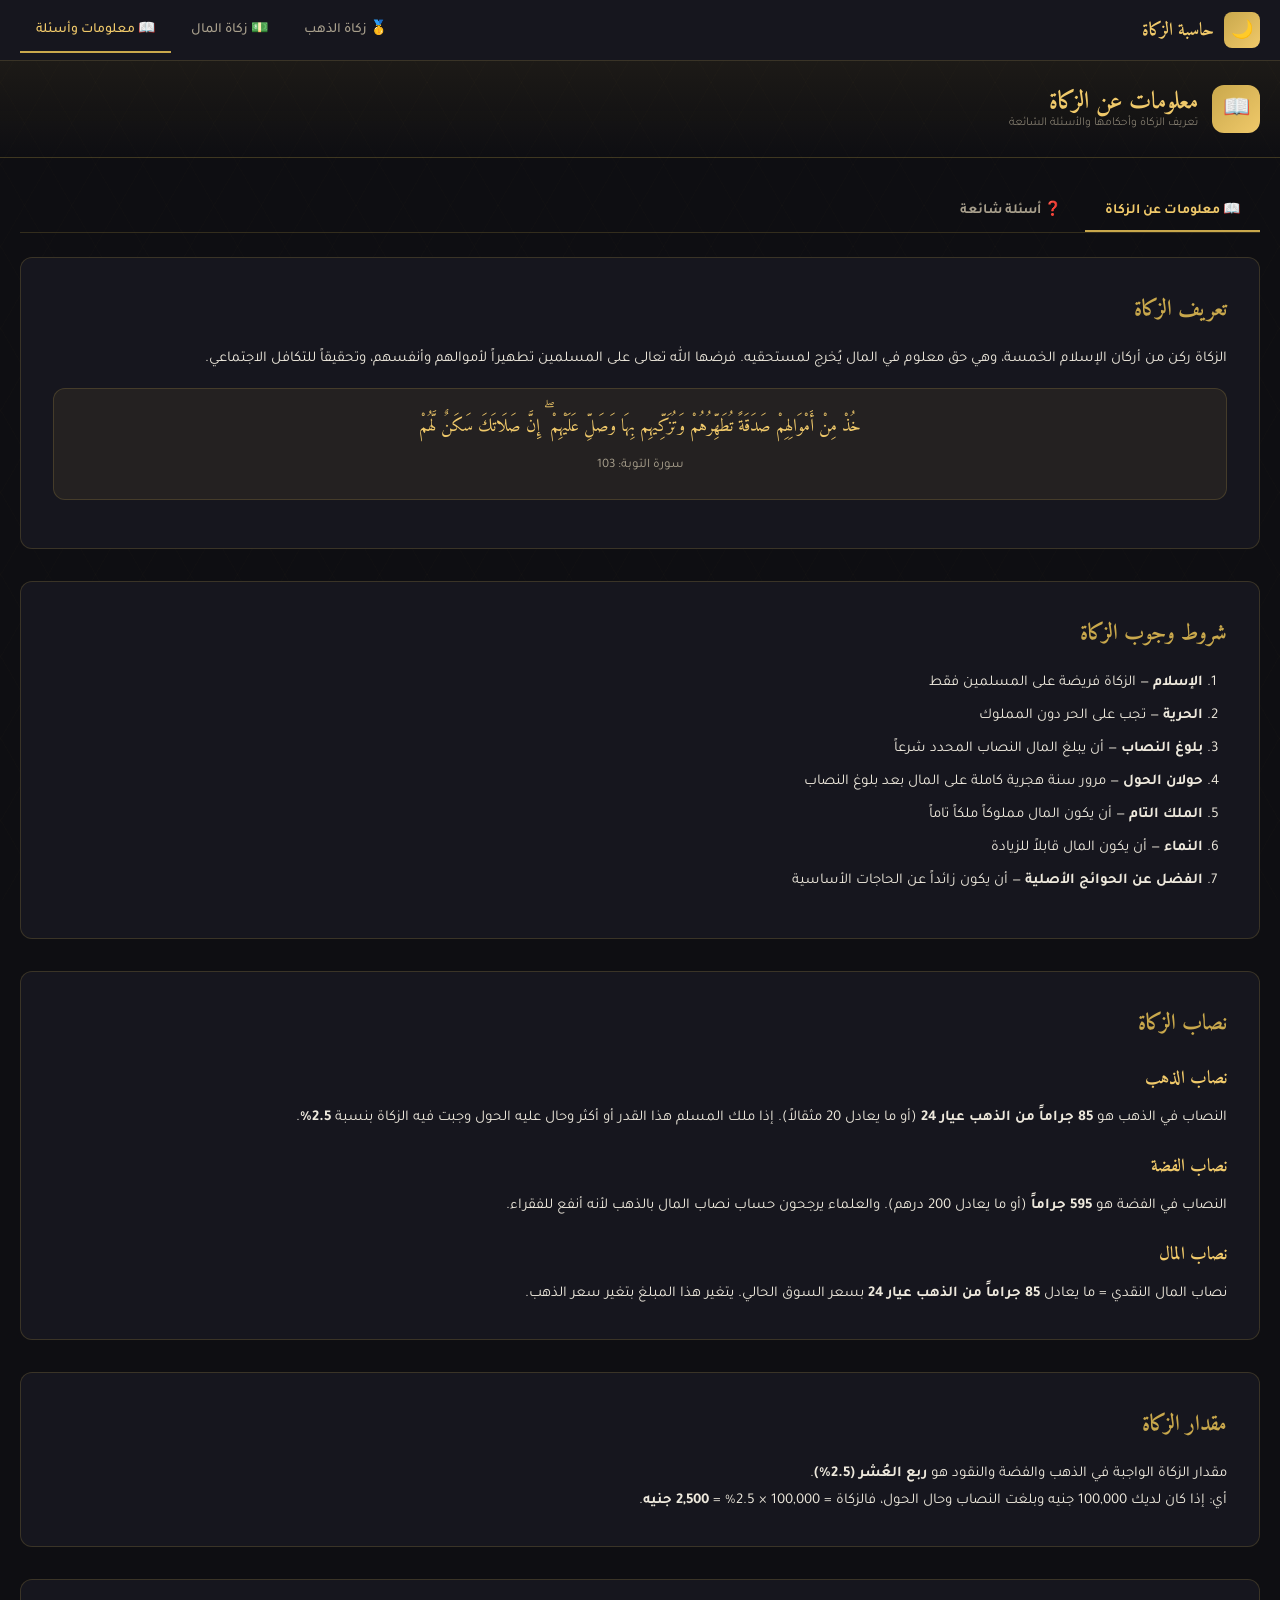
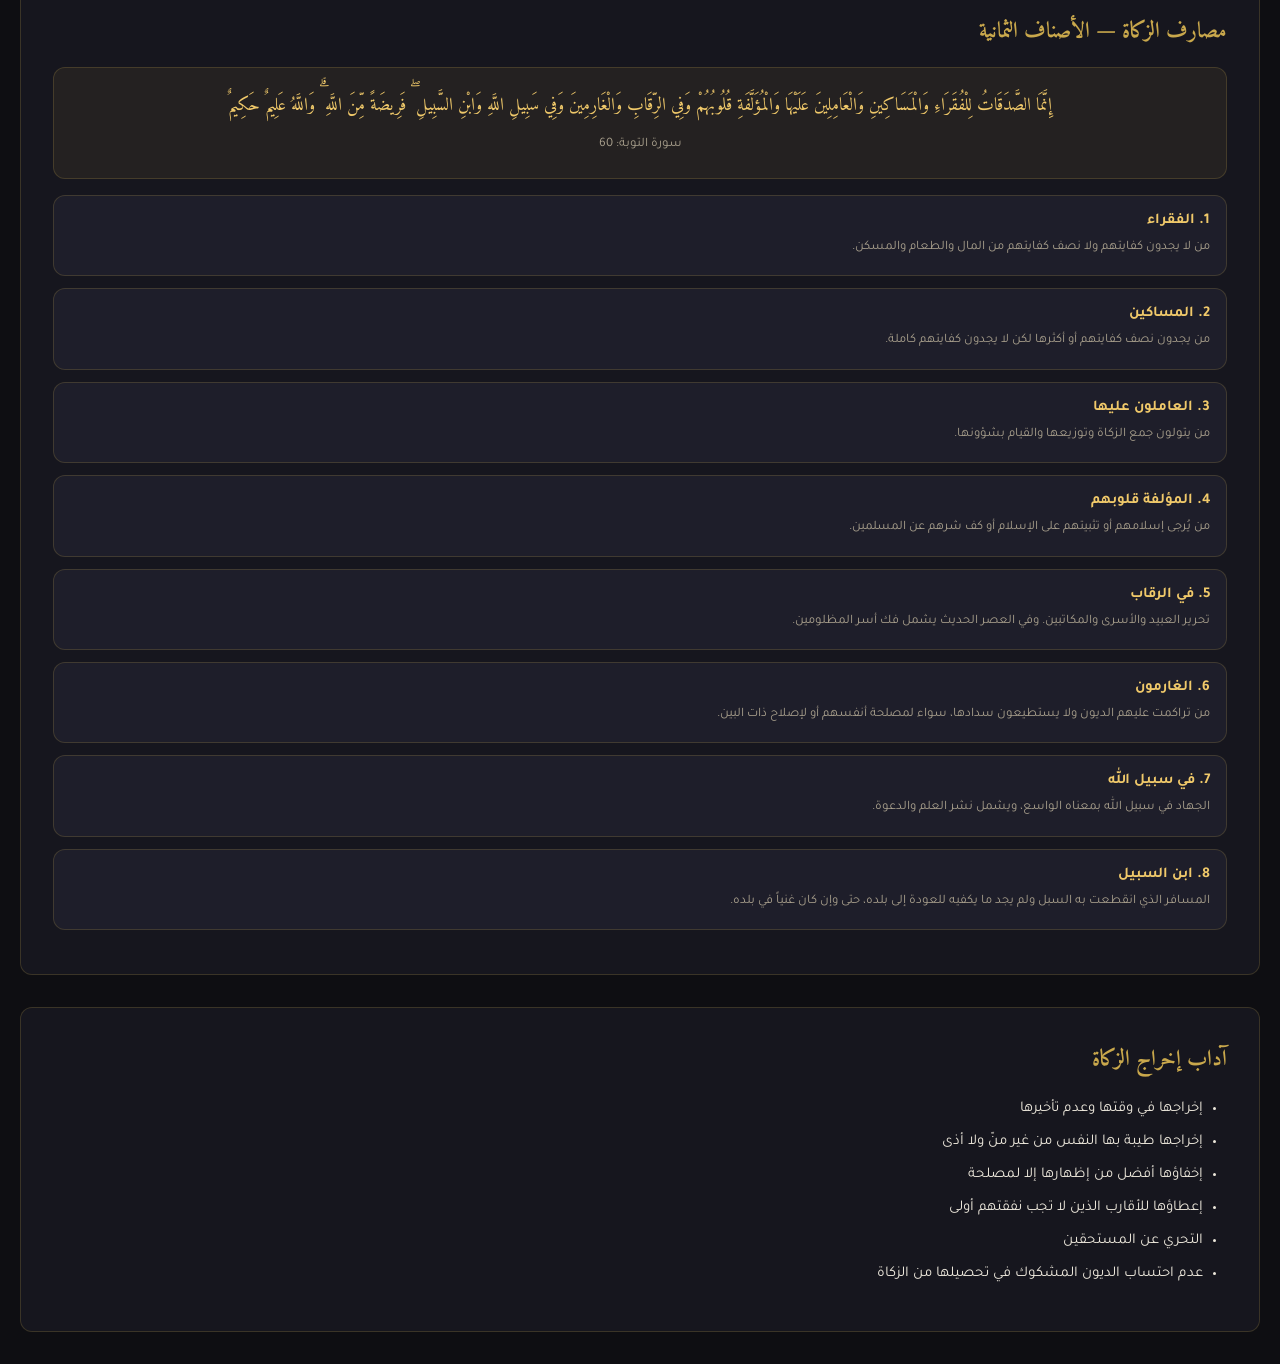
==== info.html @ 8b86493c "Initial commit: Multi-page Zakat Calculator web app - Gold Zakat page (migrated from single HTML, en" ====
<!DOCTYPE html>
<html lang="ar" dir="rtl">
<head>
<meta charset="UTF-8">
<meta name="viewport" content="width=device-width, initial-scale=1.0">
<title>حاسبة الزكاة - معلومات وأسئلة شائعة</title>
<link href="https://fonts.googleapis.com/css2?family=Amiri:wght@400;700&family=Tajawal:wght@300;400;500;700&display=swap" rel="stylesheet">
<link rel="stylesheet" href="css/style.css">
</head>
<body>

<!-- Navigation -->
<nav class="top-nav">
  <div class="nav-inner">
    <a href="index.html" class="nav-brand">
      <div class="logo-icon">🌙</div>
      <span>حاسبة الزكاة</span>
    </a>
    <button class="nav-toggle" aria-label="القائمة">☰</button>
    <ul class="nav-links">
      <li><a href="index.html">🥇 زكاة الذهب</a></li>
      <li><a href="money.html">💵 زكاة المال</a></li>
      <li><a href="info.html" class="active">📖 معلومات وأسئلة</a></li>
    </ul>
  </div>
</nav>

<!-- Alert Banner -->
<div id="alertBanner" class="alert-banner"></div>

<header>
  <div class="container">
    <div class="header-inner">
      <div class="logo">
        <div class="logo-icon">📖</div>
        <div class="logo-text">
          <h1>معلومات عن الزكاة</h1>
          <p>تعريف الزكاة وأحكامها والأسئلة الشائعة</p>
        </div>
      </div>
    </div>
  </div>
</header>

<div class="container">

  <!-- Tabs -->
  <div class="tabs">
    <button class="tab-btn active" onclick="switchTab('info')">📖 معلومات عن الزكاة</button>
    <button class="tab-btn" onclick="switchTab('faq')">❓ أسئلة شائعة</button>
  </div>

  <!-- Info Tab -->
  <div class="tab-content active" id="tab-info">

    <div class="info-section">
      <h2>تعريف الزكاة</h2>
      <p>الزكاة ركن من أركان الإسلام الخمسة، وهي حق معلوم في المال يُخرج لمستحقيه. فرضها الله تعالى على المسلمين تطهيراً لأموالهم وأنفسهم، وتحقيقاً للتكافل الاجتماعي.</p>

      <div class="verse-box">
        خُذْ مِنْ أَمْوَالِهِمْ صَدَقَةً تُطَهِّرُهُمْ وَتُزَكِّيهِم بِهَا وَصَلِّ عَلَيْهِمْ ۖ إِنَّ صَلَاتَكَ سَكَنٌ لَّهُمْ
        <span class="verse-ref">سورة التوبة: 103</span>
      </div>
    </div>

    <div class="info-section">
      <h2>شروط وجوب الزكاة</h2>
      <ol>
        <li><strong>الإسلام</strong> — الزكاة فريضة على المسلمين فقط</li>
        <li><strong>الحرية</strong> — تجب على الحر دون المملوك</li>
        <li><strong>بلوغ النصاب</strong> — أن يبلغ المال النصاب المحدد شرعاً</li>
        <li><strong>حولان الحول</strong> — مرور سنة هجرية كاملة على المال بعد بلوغ النصاب</li>
        <li><strong>الملك التام</strong> — أن يكون المال مملوكاً ملكاً تاماً</li>
        <li><strong>النماء</strong> — أن يكون المال قابلاً للزيادة</li>
        <li><strong>الفضل عن الحوائج الأصلية</strong> — أن يكون زائداً عن الحاجات الأساسية</li>
      </ol>
    </div>

    <div class="info-section">
      <h2>نصاب الزكاة</h2>

      <h3>نصاب الذهب</h3>
      <p>النصاب في الذهب هو <strong>85 جراماً من الذهب عيار 24</strong> (أو ما يعادل 20 مثقالاً). إذا ملك المسلم هذا القدر أو أكثر وحال عليه الحول وجبت فيه الزكاة بنسبة <strong>2.5%</strong>.</p>

      <h3>نصاب الفضة</h3>
      <p>النصاب في الفضة هو <strong>595 جراماً</strong> (أو ما يعادل 200 درهم). والعلماء يرجحون حساب نصاب المال بالذهب لأنه أنفع للفقراء.</p>

      <h3>نصاب المال</h3>
      <p>نصاب المال النقدي = ما يعادل <strong>85 جراماً من الذهب عيار 24</strong> بسعر السوق الحالي. يتغير هذا المبلغ بتغير سعر الذهب.</p>
    </div>

    <div class="info-section">
      <h2>مقدار الزكاة</h2>
      <p>مقدار الزكاة الواجبة في الذهب والفضة والنقود هو <strong>ربع العُشر (2.5%)</strong>.</p>
      <p>أي: إذا كان لديك 100,000 جنيه وبلغت النصاب وحال الحول، فالزكاة = 100,000 × 2.5% = <strong>2,500 جنيه</strong>.</p>
    </div>

    <div class="info-section">
      <h2>مصارف الزكاة — الأصناف الثمانية</h2>
      <div class="verse-box">
        إِنَّمَا الصَّدَقَاتُ لِلْفُقَرَاءِ وَالْمَسَاكِينِ وَالْعَامِلِينَ عَلَيْهَا وَالْمُؤَلَّفَةِ قُلُوبُهُمْ وَفِي الرِّقَابِ وَالْغَارِمِينَ وَفِي سَبِيلِ اللَّهِ وَابْنِ السَّبِيلِ ۖ فَرِيضَةً مِّنَ اللَّهِ ۗ وَاللَّهُ عَلِيمٌ حَكِيمٌ
        <span class="verse-ref">سورة التوبة: 60</span>
      </div>

      <div class="category-card">
        <h4>1. الفقراء</h4>
        <p>من لا يجدون كفايتهم ولا نصف كفايتهم من المال والطعام والمسكن.</p>
      </div>
      <div class="category-card">
        <h4>2. المساكين</h4>
        <p>من يجدون نصف كفايتهم أو أكثرها لكن لا يجدون كفايتهم كاملة.</p>
      </div>
      <div class="category-card">
        <h4>3. العاملون عليها</h4>
        <p>من يتولون جمع الزكاة وتوزيعها والقيام بشؤونها.</p>
      </div>
      <div class="category-card">
        <h4>4. المؤلفة قلوبهم</h4>
        <p>من يُرجى إسلامهم أو تثبيتهم على الإسلام أو كف شرهم عن المسلمين.</p>
      </div>
      <div class="category-card">
        <h4>5. في الرقاب</h4>
        <p>تحرير العبيد والأسرى والمكاتبين. وفي العصر الحديث يشمل فك أسر المظلومين.</p>
      </div>
      <div class="category-card">
        <h4>6. الغارمون</h4>
        <p>من تراكمت عليهم الديون ولا يستطيعون سدادها، سواء لمصلحة أنفسهم أو لإصلاح ذات البين.</p>
      </div>
      <div class="category-card">
        <h4>7. في سبيل الله</h4>
        <p>الجهاد في سبيل الله بمعناه الواسع، ويشمل نشر العلم والدعوة.</p>
      </div>
      <div class="category-card">
        <h4>8. ابن السبيل</h4>
        <p>المسافر الذي انقطعت به السبل ولم يجد ما يكفيه للعودة إلى بلده، حتى وإن كان غنياً في بلده.</p>
      </div>
    </div>

    <div class="info-section">
      <h2>آداب إخراج الزكاة</h2>
      <ul>
        <li>إخراجها في وقتها وعدم تأخيرها</li>
        <li>إخراجها طيبة بها النفس من غير منّ ولا أذى</li>
        <li>إخفاؤها أفضل من إظهارها إلا لمصلحة</li>
        <li>إعطاؤها للأقارب الذين لا تجب نفقتهم أولى</li>
        <li>التحري عن المستحقين</li>
        <li>عدم احتساب الديون المشكوك في تحصيلها من الزكاة</li>
      </ul>
    </div>
  </div>

  <!-- FAQ Tab -->
  <div class="tab-content" id="tab-faq">

    <div class="faq-search">
      <input type="text" id="faqSearch" placeholder="ابحث في الأسئلة..." oninput="filterFAQ()">
      <select id="faqCategory" onchange="filterFAQ()">
        <option value="">كل الفئات</option>
        <option value="general">أحكام عامة</option>
        <option value="gold">زكاة الذهب</option>
        <option value="money">زكاة المال</option>
        <option value="calculation">طريقة الحساب</option>
        <option value="app">استخدام التطبيق</option>
      </select>
    </div>

    <div id="faqContainer">
      <!-- General -->
      <div class="faq-item" data-category="general">
        <div class="faq-question" onclick="toggleFAQ(this)">
          <span>ما الفرق بين الزكاة والصدقة؟</span>
          <span class="arrow">▼</span>
        </div>
        <div class="faq-answer">
          <div class="faq-answer-inner">
            الزكاة فرض واجب بنسبة محددة (2.5%) على أموال بعينها عند بلوغ النصاب وحولان الحول، ولها مصارف محددة (8 أصناف). أما الصدقة فهي تطوعية بأي مبلغ في أي وقت ولأي محتاج.
            <span class="faq-tag">أحكام عامة</span>
          </div>
        </div>
      </div>

      <div class="faq-item" data-category="general">
        <div class="faq-question" onclick="toggleFAQ(this)">
          <span>هل يجوز تأخير إخراج الزكاة عن موعدها؟</span>
          <span class="arrow">▼</span>
        </div>
        <div class="faq-answer">
          <div class="faq-answer-inner">
            الأصل أن الزكاة تجب على الفور عند حولان الحول. يجوز التأخير لعذر كعدم وجود المستحق أو انتظار قريب محتاج. لكن التأخير بلا عذر مأثم. وبعض العلماء يرى وجوب إخراج زكاة إضافية عن فترة التأخير.
            <span class="faq-tag">أحكام عامة</span>
          </div>
        </div>
      </div>

      <div class="faq-item" data-category="general">
        <div class="faq-question" onclick="toggleFAQ(this)">
          <span>هل تجب الزكاة على الأطفال؟</span>
          <span class="arrow">▼</span>
        </div>
        <div class="faq-answer">
          <div class="faq-answer-inner">
            نعم عند جمهور العلماء، تجب الزكاة في مال الصبي إذا بلغ النصاب وحال عليه الحول، ويخرجها وليّه من ماله.
            <span class="faq-tag">أحكام عامة</span>
          </div>
        </div>
      </div>

      <div class="faq-item" data-category="general">
        <div class="faq-question" onclick="toggleFAQ(this)">
          <span>هل يجوز إخراج الزكاة لغير المسلمين؟</span>
          <span class="arrow">▼</span>
        </div>
        <div class="faq-answer">
          <div class="faq-answer-inner">
            الزكاة في الأصل للمسلمين. لكن يجوز إعطاء المؤلفة قلوبهم منها وهم قد يكونون غير مسلمين يُرجى إسلامهم. أما الصدقة التطوعية فتجوز لأي محتاج.
            <span class="faq-tag">أحكام عامة</span>
          </div>
        </div>
      </div>

      <!-- Gold -->
      <div class="faq-item" data-category="gold">
        <div class="faq-question" onclick="toggleFAQ(this)">
          <span>هل تجب الزكاة على ذهب الزينة (الحلي)؟</span>
          <span class="arrow">▼</span>
        </div>
        <div class="faq-answer">
          <div class="faq-answer-inner">
            اختلف العلماء في ذلك. ذهب الحنفية إلى وجوب الزكاة في الحلي المعدّ للاستعمال إذا بلغ النصاب. وذهب الجمهور (المالكية والشافعية والحنابلة) إلى عدم وجوبها في الحلي المباح المستعمل. والأحوط إخراجها.
            <span class="faq-tag">زكاة الذهب</span>
          </div>
        </div>
      </div>

      <div class="faq-item" data-category="gold">
        <div class="faq-question" onclick="toggleFAQ(this)">
          <span>كيف أحسب وزن الذهب بعيار 24؟</span>
          <span class="arrow">▼</span>
        </div>
        <div class="faq-answer">
          <div class="faq-answer-inner">
            المعادلة: وزن عيار 24 = (الوزن الفعلي × العيار) ÷ 24<br>
            مثال: 10 جرام عيار 21 = (10 × 21) ÷ 24 = 8.75 جرام عيار 24<br>
            التطبيق يقوم بهذا الحساب تلقائياً.
            <span class="faq-tag">زكاة الذهب</span>
          </div>
        </div>
      </div>

      <div class="faq-item" data-category="gold">
        <div class="faq-question" onclick="toggleFAQ(this)">
          <span>لماذا النصاب 85 جراماً؟</span>
          <span class="arrow">▼</span>
        </div>
        <div class="faq-answer">
          <div class="faq-answer-inner">
            النصاب الشرعي للذهب هو 20 مثقالاً، والمثقال يساوي 4.25 جرام. فيكون النصاب = 20 × 4.25 = 85 جراماً من الذهب الخالص (عيار 24).
            <span class="faq-tag">زكاة الذهب</span>
          </div>
        </div>
      </div>

      <div class="faq-item" data-category="gold">
        <div class="faq-question" onclick="toggleFAQ(this)">
          <span>هل أحسب الزكاة بسعر الشراء أم السعر الحالي؟</span>
          <span class="arrow">▼</span>
        </div>
        <div class="faq-answer">
          <div class="faq-answer-inner">
            تحسب الزكاة بسعر الذهب يوم إخراج الزكاة (السعر الحالي)، وليس بسعر الشراء. لأن الزكاة تجب في قيمة المال وقت الوجوب.
            <span class="faq-tag">زكاة الذهب</span>
          </div>
        </div>
      </div>

      <!-- Money -->
      <div class="faq-item" data-category="money">
        <div class="faq-question" onclick="toggleFAQ(this)">
          <span>كيف أحسب نصاب زكاة المال؟</span>
          <span class="arrow">▼</span>
        </div>
        <div class="faq-answer">
          <div class="faq-answer-inner">
            نصاب المال = 85 جرام ذهب × سعر الجرام الحالي (عيار 24).<br>
            مثلاً: لو سعر الجرام 5000 جنيه، فالنصاب = 85 × 5000 = 425,000 جنيه.<br>
            يمكنك استخدام زر "حساب النصاب" في صفحة زكاة المال لتحديثه تلقائياً.
            <span class="faq-tag">زكاة المال</span>
          </div>
        </div>
      </div>

      <div class="faq-item" data-category="money">
        <div class="faq-question" onclick="toggleFAQ(this)">
          <span>هل تجب الزكاة على المال المدّخر للزواج أو شراء بيت؟</span>
          <span class="arrow">▼</span>
        </div>
        <div class="faq-answer">
          <div class="faq-answer-inner">
            نعم، المال المدّخر تجب فيه الزكاة إذا بلغ النصاب وحال عليه الحول، بغض النظر عن الغرض من الادخار. لأن شرط الزكاة هو ملك النصاب وحولان الحول.
            <span class="faq-tag">زكاة المال</span>
          </div>
        </div>
      </div>

      <div class="faq-item" data-category="money">
        <div class="faq-question" onclick="toggleFAQ(this)">
          <span>هل أحسب الزكاة قبل أو بعد خصم الديون؟</span>
          <span class="arrow">▼</span>
        </div>
        <div class="faq-answer">
          <div class="faq-answer-inner">
            اختلف العلماء: جمهور المتقدمين يرون خصم الديون الحالّة من المال قبل حساب الزكاة. وبعض المعاصرين يرون عدم خصمها. الأحوط أن تخصم الديون المستحقة فوراً فقط.
            <span class="faq-tag">زكاة المال</span>
          </div>
        </div>
      </div>

      <div class="faq-item" data-category="money">
        <div class="faq-question" onclick="toggleFAQ(this)">
          <span>عندي أموال بعملات مختلفة، كيف أحسب الزكاة؟</span>
          <span class="arrow">▼</span>
        </div>
        <div class="faq-answer">
          <div class="faq-answer-inner">
            تُجمع جميع الأموال النقدية بتحويلها إلى عملة واحدة بسعر الصرف يوم إخراج الزكاة. إذا بلغ المجموع النصاب تجب الزكاة على الجميع. التطبيق يدعم ذلك.
            <span class="faq-tag">زكاة المال</span>
          </div>
        </div>
      </div>

      <!-- Calculation -->
      <div class="faq-item" data-category="calculation">
        <div class="faq-question" onclick="toggleFAQ(this)">
          <span>ما الفرق بين السيناريو الأول والثاني في التطبيق؟</span>
          <span class="arrow">▼</span>
        </div>
        <div class="faq-answer">
          <div class="faq-answer-inner">
            <strong>السيناريو الأول:</strong> حساب زكاة كل قطعة/مبلغ بشكل منفصل في موعدها الطبيعي (بعد مرور حول هجري).<br>
            <strong>السيناريو الثاني:</strong> لو تأخرت في إخراج الزكاة وأردت إخراج كل المستحق في تاريخ معين، يتم حساب غرامة تأخير شهرية (2.5% ÷ 12 لكل شهر تأخير هجري).
            <span class="faq-tag">طريقة الحساب</span>
          </div>
        </div>
      </div>

      <div class="faq-item" data-category="calculation">
        <div class="faq-question" onclick="toggleFAQ(this)">
          <span>كيف يتم حساب الحول الهجري؟</span>
          <span class="arrow">▼</span>
        </div>
        <div class="faq-answer">
          <div class="faq-answer-inner">
            الحول الهجري = 12 شهراً قمرياً (حوالي 354 يوماً). التطبيق يستخدم تقويم أم القرى الرسمي لحساب التاريخ الهجري بدقة، وليس مجرد إضافة 354 يوماً.
            <span class="faq-tag">طريقة الحساب</span>
          </div>
        </div>
      </div>

      <div class="faq-item" data-category="calculation">
        <div class="faq-question" onclick="toggleFAQ(this)">
          <span>ماذا لو نقص مالي عن النصاب خلال الحول ثم زاد مرة أخرى؟</span>
          <span class="arrow">▼</span>
        </div>
        <div class="faq-answer">
          <div class="faq-answer-inner">
            إذا نقص المال عن النصاب خلال الحول ثم بلغه مرة أخرى، يبدأ حساب الحول من جديد من تاريخ بلوغ النصاب الثاني عند جمهور العلماء.
            <span class="faq-tag">طريقة الحساب</span>
          </div>
        </div>
      </div>

      <!-- App -->
      <div class="faq-item" data-category="app">
        <div class="faq-question" onclick="toggleFAQ(this)">
          <span>هل بياناتي محفوظة بأمان؟</span>
          <span class="arrow">▼</span>
        </div>
        <div class="faq-answer">
          <div class="faq-answer-inner">
            نعم، جميع البيانات محفوظة محلياً على جهازك فقط (localStorage). لا يتم إرسال أي بيانات لأي خادم. إذا مسحت بيانات المتصفح ستفقد البيانات، لذا يُنصح بتصدير CSV بشكل دوري كنسخة احتياطية.
            <span class="faq-tag">استخدام التطبيق</span>
          </div>
        </div>
      </div>

      <div class="faq-item" data-category="app">
        <div class="faq-question" onclick="toggleFAQ(this)">
          <span>كيف أستورد بيانات من Excel؟</span>
          <span class="arrow">▼</span>
        </div>
        <div class="faq-answer">
          <div class="faq-answer-inner">
            في صفحة زكاة الذهب، اضغط "استيراد Excel". يجب أن يحتوي الملف على الأعمدة التالية بالترتيب:<br>
            A = الصنف، B = العدد، C = العيار، D = الجرامات، F = السعر، G = التاريخ<br>
            السطر الأول يُعتبر عنواناً ويتم تخطيه.
            <span class="faq-tag">استخدام التطبيق</span>
          </div>
        </div>
      </div>

      <div class="faq-item" data-category="app">
        <div class="faq-question" onclick="toggleFAQ(this)">
          <span>كيف يعمل تنبيه الزكاة؟</span>
          <span class="arrow">▼</span>
        </div>
        <div class="faq-answer">
          <div class="faq-answer-inner">
            عند فتح أي صفحة في التطبيق، يتم فحص مواعيد الزكاة تلقائياً. إذا كانت الزكاة متأخرة أو قادمة خلال 30 يوماً، يظهر شريط تنبيه أعلى الصفحة باللون الأحمر (متأخرة) أو الذهبي (قريبة).
            <span class="faq-tag">استخدام التطبيق</span>
          </div>
        </div>
      </div>
    </div>

  </div>

</div>

<script src="js/hijri.js"></script>
<script src="js/api.js"></script>
<script src="js/ui.js"></script>
<script>
// ─── Tab Switching ────────────────────────────────────────────
function switchTab(tab) {
  document.querySelectorAll('.tab-btn').forEach(b => b.classList.remove('active'));
  document.querySelectorAll('.tab-content').forEach(c => c.classList.remove('active'));
  document.getElementById('tab-' + tab).classList.add('active');
  event.target.classList.add('active');
}

// ─── FAQ Toggle ───────────────────────────────────────────────
function toggleFAQ(el) {
  const item = el.parentElement;
  item.classList.toggle('open');
}

// ─── FAQ Filter ───────────────────────────────────────────────
function filterFAQ() {
  const search = document.getElementById('faqSearch').value.toLowerCase();
  const category = document.getElementById('faqCategory').value;
  const items = document.querySelectorAll('.faq-item');

  items.forEach(item => {
    const text = item.querySelector('.faq-question span').textContent.toLowerCase() +
                 item.querySelector('.faq-answer-inner').textContent.toLowerCase();
    const cat = item.dataset.category;

    const matchSearch = !search || text.includes(search);
    const matchCat = !category || cat === category;

    item.classList.toggle('hidden', !(matchSearch && matchCat));
  });
}
</script>
</body>
</html>
---- css/style.css ----
/* ─── CSS Variables ─────────────────────────────────────────── */
:root {
  --gold: #C9A84C;
  --gold-light: #F0C96A;
  --gold-pale: #F5E6B8;
  --bg: #0E0E12;
  --bg2: #16161E;
  --bg3: #1E1E2A;
  --bg4: #26263A;
  --text: #EDE8DC;
  --text2: #A89F8C;
  --green: #4CAF7A;
  --red: #CF6679;
  --blue: #5B9BD5;
  --border: rgba(201,168,76,0.2);
  --radius: 12px;
}

* { margin:0; padding:0; box-sizing:border-box; }

body {
  background: var(--bg);
  color: var(--text);
  font-family: 'Tajawal', sans-serif;
  min-height: 100vh;
  overflow-x: hidden;
}

/* Geometric background */
body::before {
  content: '';
  position: fixed;
  inset: 0;
  background-image:
    repeating-linear-gradient(60deg, transparent, transparent 40px, rgba(201,168,76,0.015) 40px, rgba(201,168,76,0.015) 41px),
    repeating-linear-gradient(-60deg, transparent, transparent 40px, rgba(201,168,76,0.015) 40px, rgba(201,168,76,0.015) 41px);
  pointer-events: none;
  z-index: 0;
}

.container { max-width: 1400px; margin: 0 auto; padding: 0 20px; position: relative; z-index: 1; }

/* ─── Navigation ───────────────────────────────────────────── */
.top-nav {
  background: var(--bg2);
  border-bottom: 1px solid var(--border);
  position: sticky;
  top: 0;
  z-index: 100;
}

.nav-inner {
  display: flex;
  align-items: center;
  justify-content: space-between;
  max-width: 1400px;
  margin: 0 auto;
  padding: 0 20px;
}

.nav-brand {
  display: flex;
  align-items: center;
  gap: 10px;
  padding: 12px 0;
  text-decoration: none;
  color: var(--gold-light);
}

.nav-brand .logo-icon {
  width: 36px; height: 36px;
  background: linear-gradient(135deg, var(--gold), var(--gold-light));
  border-radius: 8px;
  display: flex; align-items: center; justify-content: center;
  font-size: 18px;
  flex-shrink: 0;
}

.nav-brand span {
  font-family: 'Amiri', serif;
  font-size: 18px;
  font-weight: 700;
}

.nav-links {
  display: flex;
  gap: 4px;
  list-style: none;
}

.nav-links a {
  display: flex;
  align-items: center;
  gap: 6px;
  padding: 12px 16px;
  color: var(--text2);
  text-decoration: none;
  font-size: 14px;
  font-weight: 500;
  border-bottom: 2px solid transparent;
  transition: all .2s;
}

.nav-links a:hover { color: var(--gold-light); }
.nav-links a.active {
  color: var(--gold-light);
  border-bottom-color: var(--gold);
}

.nav-toggle {
  display: none;
  background: none;
  border: none;
  color: var(--text);
  font-size: 24px;
  cursor: pointer;
  padding: 8px;
}

/* ─── Alert Banner ─────────────────────────────────────────── */
.alert-banner {
  padding: 12px 20px;
  text-align: center;
  font-size: 14px;
  font-weight: 600;
  display: none;
  gap: 8px;
  align-items: center;
  justify-content: center;
}

.alert-banner.show { display: flex; }

.alert-banner.alert-danger {
  background: rgba(207,102,121,0.15);
  color: var(--red);
  border-bottom: 1px solid rgba(207,102,121,0.3);
}

.alert-banner.alert-warning {
  background: rgba(201,168,76,0.1);
  color: var(--gold-light);
  border-bottom: 1px solid var(--border);
}

.alert-banner .close-alert {
  background: none;
  border: none;
  color: inherit;
  font-size: 18px;
  cursor: pointer;
  margin-right: auto;
  padding: 0 4px;
}

/* ─── Header ───────────────────────────────────────────────── */
header {
  background: linear-gradient(180deg, rgba(201,168,76,0.08) 0%, transparent 100%);
  border-bottom: 1px solid var(--border);
  padding: 24px 0;
  margin-bottom: 32px;
}

.header-inner {
  display: flex;
  align-items: center;
  justify-content: space-between;
  gap: 20px;
  flex-wrap: wrap;
}

.logo {
  display: flex;
  align-items: center;
  gap: 14px;
}

.logo-icon {
  width: 48px; height: 48px;
  background: linear-gradient(135deg, var(--gold), var(--gold-light));
  border-radius: 12px;
  display: flex; align-items: center; justify-content: center;
  font-size: 22px;
}

.logo-text h1 {
  font-family: 'Amiri', serif;
  font-size: 24px;
  color: var(--gold-light);
  line-height: 1.2;
}

.logo-text p {
  font-size: 12px;
  color: var(--text2);
  font-weight: 300;
}

.price-setting {
  display: flex;
  align-items: center;
  gap: 10px;
  background: var(--bg2);
  border: 1px solid var(--border);
  border-radius: var(--radius);
  padding: 10px 16px;
}

.price-setting label {
  font-size: 13px;
  color: var(--text2);
  white-space: nowrap;
}

.price-setting input {
  background: var(--bg3);
  border: 1px solid var(--border);
  border-radius: 8px;
  color: var(--gold-light);
  font-family: 'Tajawal', sans-serif;
  font-size: 15px;
  font-weight: 700;
  padding: 6px 12px;
  width: 120px;
  text-align: center;
  outline: none;
  transition: border-color .2s;
}

.price-setting input:focus { border-color: var(--gold); }
.price-setting span { font-size: 12px; color: var(--text2); }

.price-actions {
  display: flex;
  gap: 6px;
  align-items: center;
}

.btn-fetch {
  background: rgba(201,168,76,0.15);
  border: 1px solid var(--border);
  color: var(--gold-light);
  border-radius: 8px;
  padding: 6px 12px;
  font-size: 12px;
  cursor: pointer;
  font-family: 'Tajawal', sans-serif;
  transition: all .2s;
}

.btn-fetch:hover { background: rgba(201,168,76,0.25); }
.btn-fetch.loading { opacity: 0.5; pointer-events: none; }

/* ─── Summary Cards ────────────────────────────────────────── */
.cards {
  display: grid;
  grid-template-columns: repeat(auto-fit, minmax(200px, 1fr));
  gap: 16px;
  margin-bottom: 32px;
}

.card {
  background: var(--bg2);
  border: 1px solid var(--border);
  border-radius: var(--radius);
  padding: 20px;
  position: relative;
  overflow: hidden;
  transition: transform .2s, border-color .2s;
}

.card:hover { transform: translateY(-2px); border-color: rgba(201,168,76,0.4); }

.card::before {
  content: '';
  position: absolute;
  top: 0; left: 0; right: 0;
  height: 2px;
  background: linear-gradient(90deg, var(--gold), var(--gold-light));
  opacity: 0.6;
}

.card-icon { font-size: 24px; margin-bottom: 10px; display: block; }
.card-label {
  font-size: 12px;
  color: var(--text2);
  margin-bottom: 6px;
  text-transform: uppercase;
  letter-spacing: 0.5px;
}

.card-value { font-size: 22px; font-weight: 700; color: var(--gold-light); }
.card-sub { font-size: 11px; color: var(--text2); margin-top: 4px; }
.card.green .card-value { color: var(--green); }
.card.red .card-value { color: var(--red); }

/* Nisab progress */
.nisab-bar {
  margin-top: 10px;
  background: var(--bg4);
  border-radius: 99px;
  height: 6px;
  overflow: hidden;
}

.nisab-fill {
  height: 100%;
  border-radius: 99px;
  background: linear-gradient(90deg, var(--gold), var(--gold-light));
  transition: width .5s ease;
}

/* ─── Form ─────────────────────────────────────────────────── */
.form-section {
  background: var(--bg2);
  border: 1px solid var(--border);
  border-radius: var(--radius);
  padding: 24px;
  margin-bottom: 32px;
}

.section-title {
  font-family: 'Amiri', serif;
  font-size: 18px;
  color: var(--gold);
  margin-bottom: 20px;
  display: flex;
  align-items: center;
  gap: 10px;
}

.section-title::after {
  content: '';
  flex: 1;
  height: 1px;
  background: var(--border);
}

.form-grid {
  display: grid;
  grid-template-columns: repeat(auto-fit, minmax(150px, 1fr));
  gap: 14px;
  align-items: end;
}

.form-group { display: flex; flex-direction: column; gap: 6px; }

.form-group label {
  font-size: 12px;
  color: var(--text2);
  font-weight: 500;
}

.form-group input,
.form-group select {
  background: var(--bg3);
  border: 1px solid var(--border);
  border-radius: 8px;
  color: var(--text);
  font-family: 'Tajawal', sans-serif;
  font-size: 14px;
  padding: 10px 12px;
  outline: none;
  transition: border-color .2s;
  width: 100%;
}

.form-group input:focus,
.form-group select:focus { border-color: var(--gold); }
.form-group select option { background: var(--bg3); }

/* ─── Buttons ──────────────────────────────────────────────── */
.btn {
  padding: 11px 24px;
  border-radius: 8px;
  font-family: 'Tajawal', sans-serif;
  font-size: 14px;
  font-weight: 600;
  cursor: pointer;
  border: none;
  transition: all .2s;
  display: inline-flex;
  align-items: center;
  gap: 6px;
  white-space: nowrap;
}

.btn-gold {
  background: linear-gradient(135deg, var(--gold), var(--gold-light));
  color: #0E0E12;
}

.btn-gold:hover { opacity: 0.9; transform: translateY(-1px); }

.btn-outline {
  background: transparent;
  border: 1px solid var(--border);
  color: var(--text2);
}

.btn-outline:hover { border-color: var(--gold); color: var(--gold); }

.btn-danger {
  background: transparent;
  border: 1px solid rgba(207,102,121,0.3);
  color: var(--red);
  padding: 6px 10px;
  font-size: 13px;
}

.btn-danger:hover { background: rgba(207,102,121,0.1); }

.btn-edit {
  background: transparent;
  border: 1px solid var(--border);
  color: var(--gold);
  padding: 6px 10px;
  font-size: 13px;
}

.btn-edit:hover { background: rgba(201,168,76,0.1); }

.btn-sm { padding: 6px 14px; font-size: 13px; }

/* ─── Table ────────────────────────────────────────────────── */
.table-section {
  background: var(--bg2);
  border: 1px solid var(--border);
  border-radius: var(--radius);
  overflow: hidden;
  margin-bottom: 32px;
}

.table-header {
  padding: 20px 24px;
  border-bottom: 1px solid var(--border);
  display: flex;
  align-items: center;
  justify-content: space-between;
  flex-wrap: wrap;
  gap: 12px;
}

.table-actions {
  display: flex;
  gap: 10px;
  flex-wrap: wrap;
}

.table-wrap { overflow-x: auto; }

table { width: 100%; border-collapse: collapse; font-size: 13px; }

thead th {
  background: var(--bg3);
  padding: 12px 14px;
  text-align: center;
  font-weight: 600;
  font-size: 12px;
  color: var(--text2);
  white-space: nowrap;
  border-bottom: 1px solid var(--border);
  position: sticky;
  top: 0;
  cursor: pointer;
  user-select: none;
  transition: color .2s;
}

thead th:hover { color: var(--gold-light); }
thead th.gold-col { color: var(--gold); }
thead th.sorted-asc::after { content: ' \25B2'; font-size: 10px; }
thead th.sorted-desc::after { content: ' \25BC'; font-size: 10px; }

tbody tr {
  border-bottom: 1px solid rgba(255,255,255,0.04);
  transition: background .15s;
}

tbody tr:hover { background: rgba(201,168,76,0.04); }
tbody tr:last-child { border-bottom: none; }
tbody tr.nisab-row { background: rgba(201,168,76,0.06); }
tbody tr.nisab-row td { border-top: 1px solid rgba(201,168,76,0.3); }

td {
  padding: 12px 14px;
  text-align: center;
  white-space: nowrap;
}

.badge {
  display: inline-block;
  padding: 3px 10px;
  border-radius: 99px;
  font-size: 11px;
  font-weight: 600;
}

.badge-21 { background: rgba(201,168,76,0.15); color: var(--gold); }
.badge-24 { background: rgba(76,175,122,0.15); color: var(--green); }
.badge-18 { background: rgba(91,155,213,0.15); color: var(--blue); }

.nisab-badge {
  background: rgba(201,168,76,0.2);
  color: var(--gold-light);
  font-size: 10px;
  padding: 2px 8px;
  border-radius: 99px;
  display: inline-block;
  margin-top: 2px;
}

.val-zero { color: var(--text2); }
.val-gold { color: var(--gold-light); font-weight: 600; }
.val-green { color: var(--green); font-weight: 600; }

.hijri-date { font-size: 12px; color: var(--text2); }
.greg-date { font-size: 12px; }

.scenario-header { background: rgba(201,168,76,0.08) !important; }

/* Empty state */
.empty-state { text-align: center; padding: 60px 20px; color: var(--text2); }
.empty-state .icon { font-size: 48px; margin-bottom: 16px; opacity: 0.5; }
.empty-state p { font-size: 14px; }

/* Totals row */
.totals-row td {
  background: var(--bg3);
  font-weight: 700;
  border-top: 2px solid var(--border);
  color: var(--gold-light);
}

/* ─── Filter / Sort Bar ────────────────────────────────────── */
.filter-bar {
  display: flex;
  gap: 10px;
  flex-wrap: wrap;
  padding: 12px 24px;
  border-bottom: 1px solid var(--border);
  align-items: center;
}

.filter-bar input,
.filter-bar select {
  background: var(--bg3);
  border: 1px solid var(--border);
  border-radius: 8px;
  color: var(--text);
  font-family: 'Tajawal', sans-serif;
  font-size: 13px;
  padding: 6px 12px;
  outline: none;
}

.filter-bar input:focus,
.filter-bar select:focus { border-color: var(--gold); }
.filter-bar select option { background: var(--bg3); }

.filter-bar label {
  font-size: 12px;
  color: var(--text2);
  display: flex;
  align-items: center;
  gap: 6px;
}

/* ─── Modal ────────────────────────────────────────────────── */
.modal-overlay {
  display: none;
  position: fixed;
  inset: 0;
  background: rgba(0,0,0,0.7);
  z-index: 1000;
  align-items: center;
  justify-content: center;
  backdrop-filter: blur(4px);
}

.modal-overlay.show { display: flex; }

.modal {
  background: var(--bg2);
  border: 1px solid var(--border);
  border-radius: 16px;
  padding: 32px;
  max-width: 480px;
  width: 90%;
  max-height: 90vh;
  overflow-y: auto;
  animation: modalIn .2s ease;
}

@keyframes modalIn {
  from { opacity: 0; transform: scale(0.95) translateY(10px); }
  to { opacity: 1; transform: scale(1) translateY(0); }
}

.modal h3 {
  font-family: 'Amiri', serif;
  font-size: 20px;
  color: var(--gold);
  margin-bottom: 20px;
}

.modal .form-grid { grid-template-columns: 1fr 1fr; }

.modal-actions {
  display: flex;
  gap: 10px;
  justify-content: flex-end;
  margin-top: 24px;
}

/* ─── Annual Summary ───────────────────────────────────────── */
.annual-summary {
  background: var(--bg2);
  border: 1px solid var(--border);
  border-radius: var(--radius);
  padding: 24px;
  margin-bottom: 32px;
}

.annual-summary table { font-size: 14px; }

.annual-summary th {
  background: var(--bg3);
  padding: 10px 16px;
  color: var(--gold);
  font-size: 13px;
  border-bottom: 1px solid var(--border);
}

.annual-summary td {
  padding: 10px 16px;
  border-bottom: 1px solid rgba(255,255,255,0.04);
}

/* ─── Chart Container ──────────────────────────────────────── */
.chart-container {
  background: var(--bg2);
  border: 1px solid var(--border);
  border-radius: var(--radius);
  padding: 24px;
  margin-bottom: 32px;
}

.chart-container canvas {
  max-height: 300px;
  width: 100% !important;
}

/* ─── Info Page ─────────────────────────────────────────────── */
.info-section {
  background: var(--bg2);
  border: 1px solid var(--border);
  border-radius: var(--radius);
  padding: 32px;
  margin-bottom: 32px;
}

.info-section h2 {
  font-family: 'Amiri', serif;
  font-size: 22px;
  color: var(--gold);
  margin-bottom: 16px;
}

.info-section h3 {
  font-family: 'Amiri', serif;
  font-size: 18px;
  color: var(--gold-light);
  margin: 20px 0 10px;
}

.info-section p, .info-section li {
  font-size: 15px;
  line-height: 1.8;
  color: var(--text);
}

.info-section ul, .info-section ol {
  padding-right: 24px;
  margin-bottom: 12px;
}

.info-section li { margin-bottom: 6px; }

.verse-box {
  background: rgba(201,168,76,0.08);
  border: 1px solid var(--border);
  border-radius: var(--radius);
  padding: 20px;
  margin: 16px 0;
  font-family: 'Amiri', serif;
  font-size: 18px;
  line-height: 2;
  color: var(--gold-light);
  text-align: center;
}

.verse-ref {
  display: block;
  font-size: 13px;
  color: var(--text2);
  margin-top: 8px;
  font-family: 'Tajawal', sans-serif;
}

.category-card {
  background: var(--bg3);
  border: 1px solid var(--border);
  border-radius: var(--radius);
  padding: 16px;
  margin-bottom: 12px;
}

.category-card h4 {
  color: var(--gold-light);
  font-size: 15px;
  margin-bottom: 6px;
}

.category-card p {
  font-size: 13px;
  color: var(--text2);
}

/* FAQ */
.faq-search {
  display: flex;
  gap: 10px;
  margin-bottom: 20px;
  flex-wrap: wrap;
}

.faq-search input {
  flex: 1;
  min-width: 200px;
  background: var(--bg3);
  border: 1px solid var(--border);
  border-radius: 8px;
  color: var(--text);
  font-family: 'Tajawal', sans-serif;
  font-size: 14px;
  padding: 10px 16px;
  outline: none;
}

.faq-search input:focus { border-color: var(--gold); }

.faq-search select {
  background: var(--bg3);
  border: 1px solid var(--border);
  border-radius: 8px;
  color: var(--text);
  font-family: 'Tajawal', sans-serif;
  font-size: 14px;
  padding: 10px 16px;
  outline: none;
}

.faq-item {
  background: var(--bg3);
  border: 1px solid var(--border);
  border-radius: var(--radius);
  margin-bottom: 10px;
  overflow: hidden;
  transition: border-color .2s;
}

.faq-item:hover { border-color: rgba(201,168,76,0.4); }

.faq-item.hidden { display: none; }

.faq-question {
  display: flex;
  align-items: center;
  justify-content: space-between;
  padding: 16px 20px;
  cursor: pointer;
  font-weight: 600;
  font-size: 14px;
  color: var(--text);
  user-select: none;
  transition: color .2s;
}

.faq-question:hover { color: var(--gold-light); }

.faq-question .arrow {
  transition: transform .2s;
  font-size: 12px;
  color: var(--text2);
}

.faq-item.open .faq-question .arrow { transform: rotate(180deg); }

.faq-answer {
  max-height: 0;
  overflow: hidden;
  transition: max-height .3s ease;
}

.faq-item.open .faq-answer { max-height: 500px; }

.faq-answer-inner {
  padding: 0 20px 16px;
  font-size: 14px;
  line-height: 1.8;
  color: var(--text2);
}

.faq-tag {
  display: inline-block;
  background: rgba(201,168,76,0.1);
  color: var(--gold);
  font-size: 11px;
  padding: 2px 8px;
  border-radius: 4px;
  margin-left: 8px;
}

/* ─── Tooltip ──────────────────────────────────────────────── */
[data-tip] { position: relative; cursor: help; }
[data-tip]:hover::after {
  content: attr(data-tip);
  position: absolute;
  bottom: calc(100% + 6px);
  left: 50%;
  transform: translateX(-50%);
  background: var(--bg4);
  color: var(--text);
  font-size: 11px;
  padding: 6px 10px;
  border-radius: 6px;
  white-space: nowrap;
  z-index: 100;
  border: 1px solid var(--border);
}

/* ─── Tabs ─────────────────────────────────────────────────── */
.tabs {
  display: flex;
  gap: 4px;
  margin-bottom: 24px;
  border-bottom: 1px solid var(--border);
}

.tab-btn {
  background: transparent;
  border: none;
  border-bottom: 2px solid transparent;
  color: var(--text2);
  font-family: 'Tajawal', sans-serif;
  font-size: 14px;
  font-weight: 600;
  padding: 10px 20px;
  cursor: pointer;
  transition: all .2s;
}

.tab-btn:hover { color: var(--gold-light); }
.tab-btn.active { color: var(--gold-light); border-bottom-color: var(--gold); }

.tab-content { display: none; }
.tab-content.active { display: block; }

/* ─── Print Styles ─────────────────────────────────────────── */
@media print {
  body { background: #fff; color: #000; }
  body::before { display: none; }
  .top-nav, .alert-banner, .form-section, .filter-bar,
  .btn, .table-actions, .nav-toggle, .chart-container,
  .price-actions { display: none !important; }

  .card { border: 1px solid #ccc; break-inside: avoid; }
  .card-value { color: #333; }
  .card::before { background: #999; }
  table { font-size: 11px; }
  thead th { background: #f0f0f0; color: #333; }
  .modal-overlay { display: none !important; }
  .table-section { border: 1px solid #ccc; }
}

/* ─── Responsive ───────────────────────────────────────────── */
@media (max-width: 768px) {
  .cards { grid-template-columns: 1fr 1fr; }
  .form-grid { grid-template-columns: 1fr 1fr; }
  .header-inner { flex-direction: column; align-items: flex-start; }

  .nav-links {
    display: none;
    flex-direction: column;
    position: absolute;
    top: 100%;
    left: 0;
    right: 0;
    background: var(--bg2);
    border-bottom: 1px solid var(--border);
    padding: 8px;
    z-index: 99;
  }

  .nav-links.open { display: flex; }
  .nav-links a { padding: 12px 16px; border-bottom: none; }
  .nav-toggle { display: block; }
}

@media (max-width: 480px) {
  .cards { grid-template-columns: 1fr; }
  .form-grid { grid-template-columns: 1fr; }
  .modal { padding: 20px; }
  .table-header { padding: 12px 16px; }
}

/* ─── Scrollbar ────────────────────────────────────────────── */
::-webkit-scrollbar { width: 6px; height: 6px; }
::-webkit-scrollbar-track { background: var(--bg); }
::-webkit-scrollbar-thumb { background: var(--border); border-radius: 3px; }
::-webkit-scrollbar-thumb:hover { background: var(--gold); }

/* ─── Animations ───────────────────────────────────────────── */
@keyframes fadeIn {
  from { opacity: 0; transform: translateY(8px); }
  to { opacity: 1; transform: translateY(0); }
}

.fade-in { animation: fadeIn .3s ease forwards; }

input[type="date"]::-webkit-calendar-picker-indicator {
  filter: invert(0.8) sepia(1) saturate(2) hue-rotate(10deg);
  cursor: pointer;
}

/* ─── Toast Notification ───────────────────────────────────── */
.toast {
  position: fixed;
  bottom: 20px;
  left: 50%;
  transform: translateX(-50%) translateY(100px);
  background: var(--bg3);
  border: 1px solid var(--border);
  border-radius: var(--radius);
  padding: 12px 24px;
  color: var(--text);
  font-size: 14px;
  z-index: 2000;
  opacity: 0;
  transition: all .3s ease;
}

.toast.show {
  transform: translateX(-50%) translateY(0);
  opacity: 1;
}

.toast.success { border-color: var(--green); color: var(--green); }
.toast.error { border-color: var(--red); color: var(--red); }
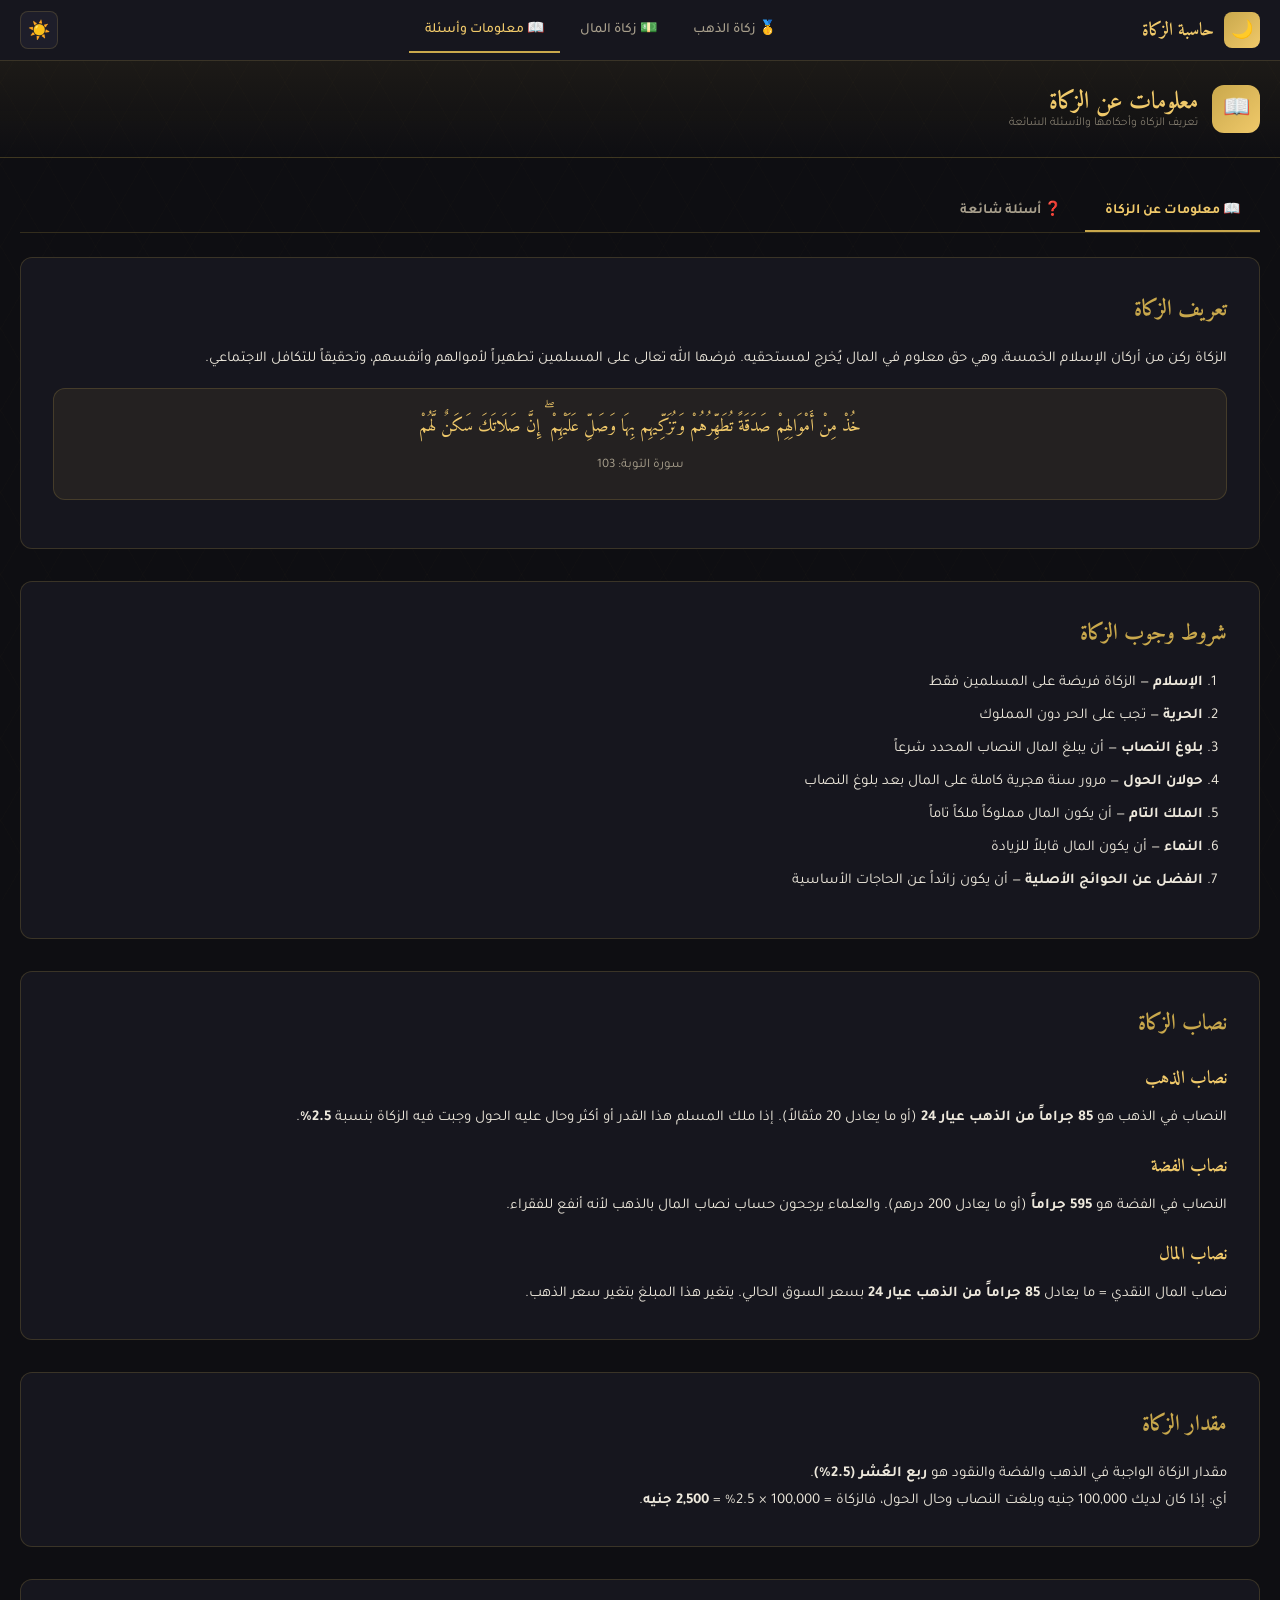
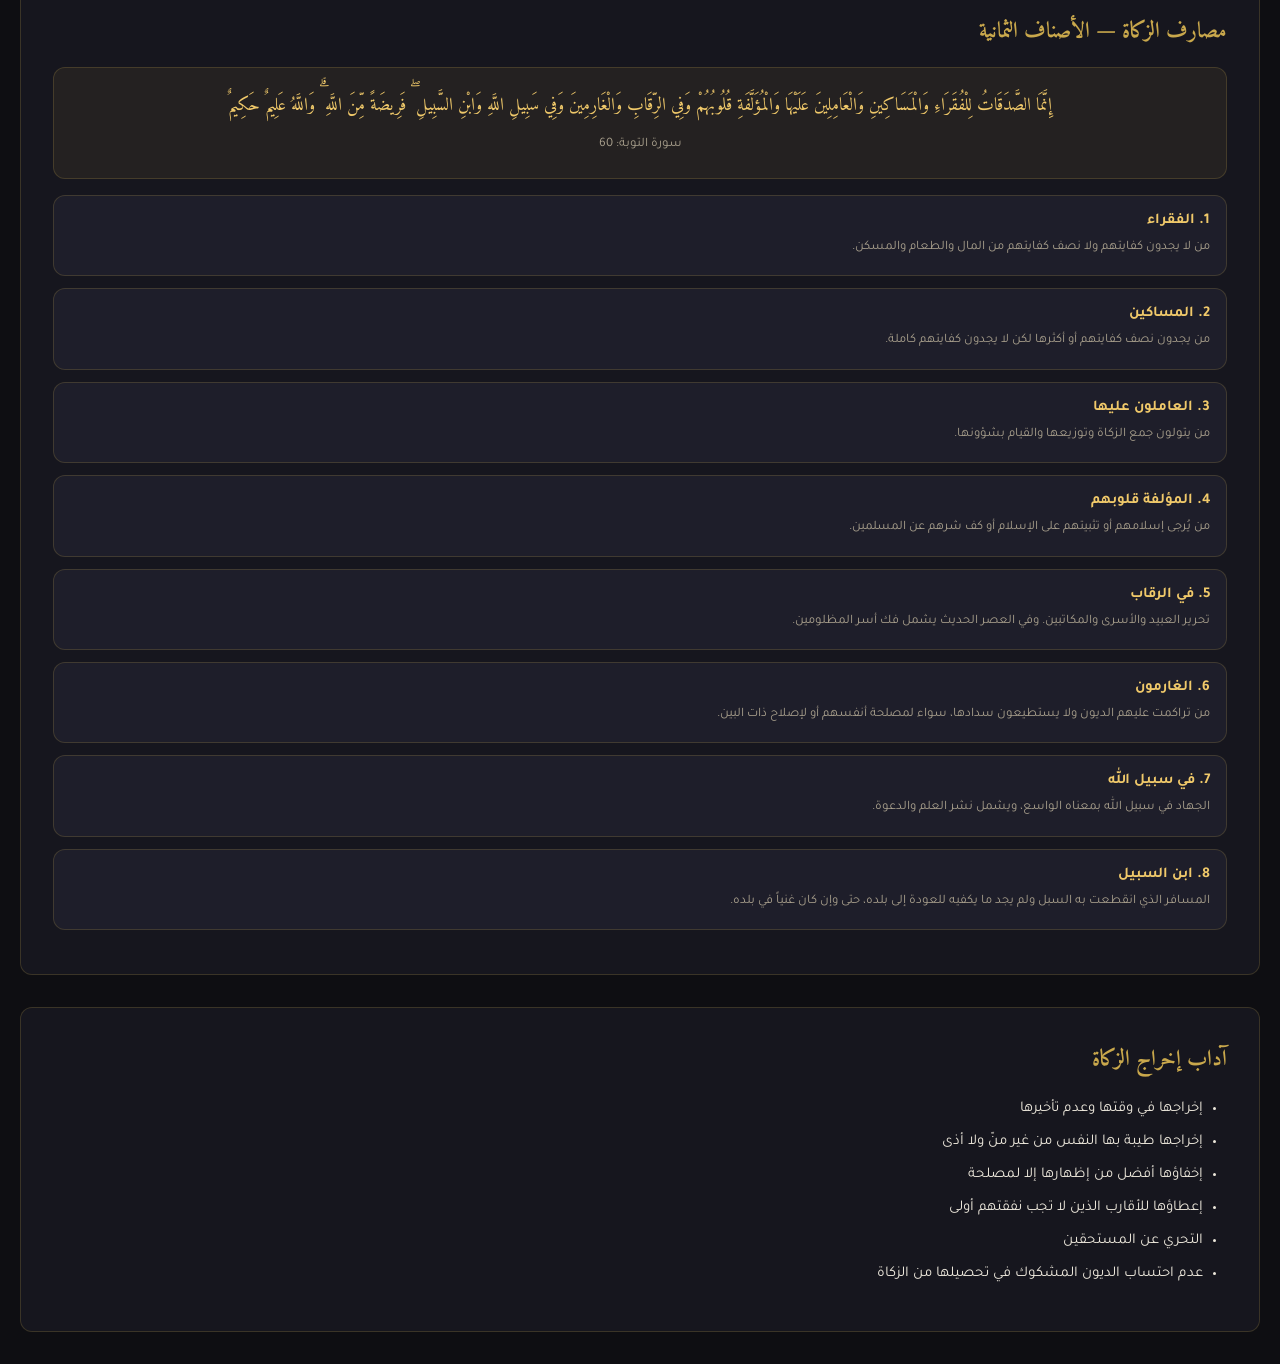
==== commit 83b8135c: "Add light/dark theme toggle and favicon for browser tab - Add SVG favicon (gold crescent moon) shown" ====
--- a/info.html
+++ b/info.html
@@ -4,6 +4,7 @@
 <meta charset="UTF-8">
 <meta name="viewport" content="width=device-width, initial-scale=1.0">
 <title>حاسبة الزكاة - معلومات وأسئلة شائعة</title>
+<link rel="icon" type="image/svg+xml" href="favicon.svg">
 <link href="https://fonts.googleapis.com/css2?family=Amiri:wght@400;700&family=Tajawal:wght@300;400;500;700&display=swap" rel="stylesheet">
 <link rel="stylesheet" href="css/style.css">
 </head>
@@ -22,6 +23,7 @@
       <li><a href="money.html">💵 زكاة المال</a></li>
       <li><a href="info.html" class="active">📖 معلومات وأسئلة</a></li>
     </ul>
+    <button class="theme-toggle" id="themeToggle" onclick="toggleTheme()" title="تبديل الوضع الفاتح/الداكن">☀️</button>
   </div>
 </nav>
 
--- a/css/style.css
+++ b/css/style.css
@@ -1,4 +1,4 @@
-/* ─── CSS Variables ─────────────────────────────────────────── */
+/* ─── CSS Variables — Dark Mode (default) ──────────────────── */
 :root {
   --gold: #C9A84C;
   --gold-light: #F0C96A;
@@ -14,6 +14,98 @@
   --blue: #5B9BD5;
   --border: rgba(201,168,76,0.2);
   --radius: 12px;
+  --shadow: 0 2px 8px rgba(0,0,0,0.3);
+  --pattern-opacity: 0.015;
+}
+
+/* ─── Light Mode ───────────────────────────────────────────── */
+[data-theme="light"] {
+  --gold: #A68A2E;
+  --gold-light: #8B7424;
+  --gold-pale: #F5E6B8;
+  --bg: #F5F0E8;
+  --bg2: #FFFFFF;
+  --bg3: #F0EBE1;
+  --bg4: #E8E2D6;
+  --text: #2C2416;
+  --text2: #6B5D4A;
+  --green: #2E8B57;
+  --red: #C0392B;
+  --blue: #2E6DA4;
+  --border: rgba(166,138,46,0.25);
+  --shadow: 0 2px 8px rgba(0,0,0,0.08);
+  --pattern-opacity: 0.04;
+}
+
+[data-theme="light"] body::before {
+  background-image:
+    repeating-linear-gradient(60deg, transparent, transparent 40px, rgba(166,138,46,0.04) 40px, rgba(166,138,46,0.04) 41px),
+    repeating-linear-gradient(-60deg, transparent, transparent 40px, rgba(166,138,46,0.04) 40px, rgba(166,138,46,0.04) 41px);
+}
+
+[data-theme="light"] .card::before {
+  background: linear-gradient(90deg, var(--gold), #D4A017);
+}
+
+[data-theme="light"] .nisab-fill {
+  background: linear-gradient(90deg, var(--gold), #D4A017);
+}
+
+[data-theme="light"] .btn-gold {
+  background: linear-gradient(135deg, #C9A84C, #D4B454);
+  color: #fff;
+}
+
+[data-theme="light"] thead th {
+  background: var(--bg3);
+  color: var(--text2);
+}
+
+[data-theme="light"] .totals-row td {
+  background: var(--bg3);
+  color: var(--gold);
+}
+
+[data-theme="light"] .badge-21 { background: rgba(166,138,46,0.12); color: var(--gold); }
+[data-theme="light"] .badge-24 { background: rgba(46,139,87,0.12); color: var(--green); }
+[data-theme="light"] .badge-18 { background: rgba(46,109,164,0.12); color: var(--blue); }
+
+[data-theme="light"] .verse-box {
+  background: rgba(166,138,46,0.08);
+  border-color: rgba(166,138,46,0.3);
+  color: var(--gold);
+}
+
+[data-theme="light"] .faq-item { background: var(--bg2); }
+[data-theme="light"] .category-card { background: var(--bg3); }
+
+[data-theme="light"] input[type="date"]::-webkit-calendar-picker-indicator {
+  filter: none;
+}
+
+[data-theme="light"] ::-webkit-scrollbar-track { background: var(--bg); }
+[data-theme="light"] ::-webkit-scrollbar-thumb { background: rgba(166,138,46,0.3); }
+
+/* ─── Theme Toggle Button ──────────────────────────────────── */
+.theme-toggle {
+  background: var(--bg3);
+  border: 1px solid var(--border);
+  border-radius: 8px;
+  color: var(--text);
+  font-size: 18px;
+  width: 38px;
+  height: 38px;
+  display: flex;
+  align-items: center;
+  justify-content: center;
+  cursor: pointer;
+  transition: all .2s;
+  flex-shrink: 0;
+}
+
+.theme-toggle:hover {
+  border-color: var(--gold);
+  background: var(--bg4);
 }
 
 * { margin:0; padding:0; box-sizing:border-box; }
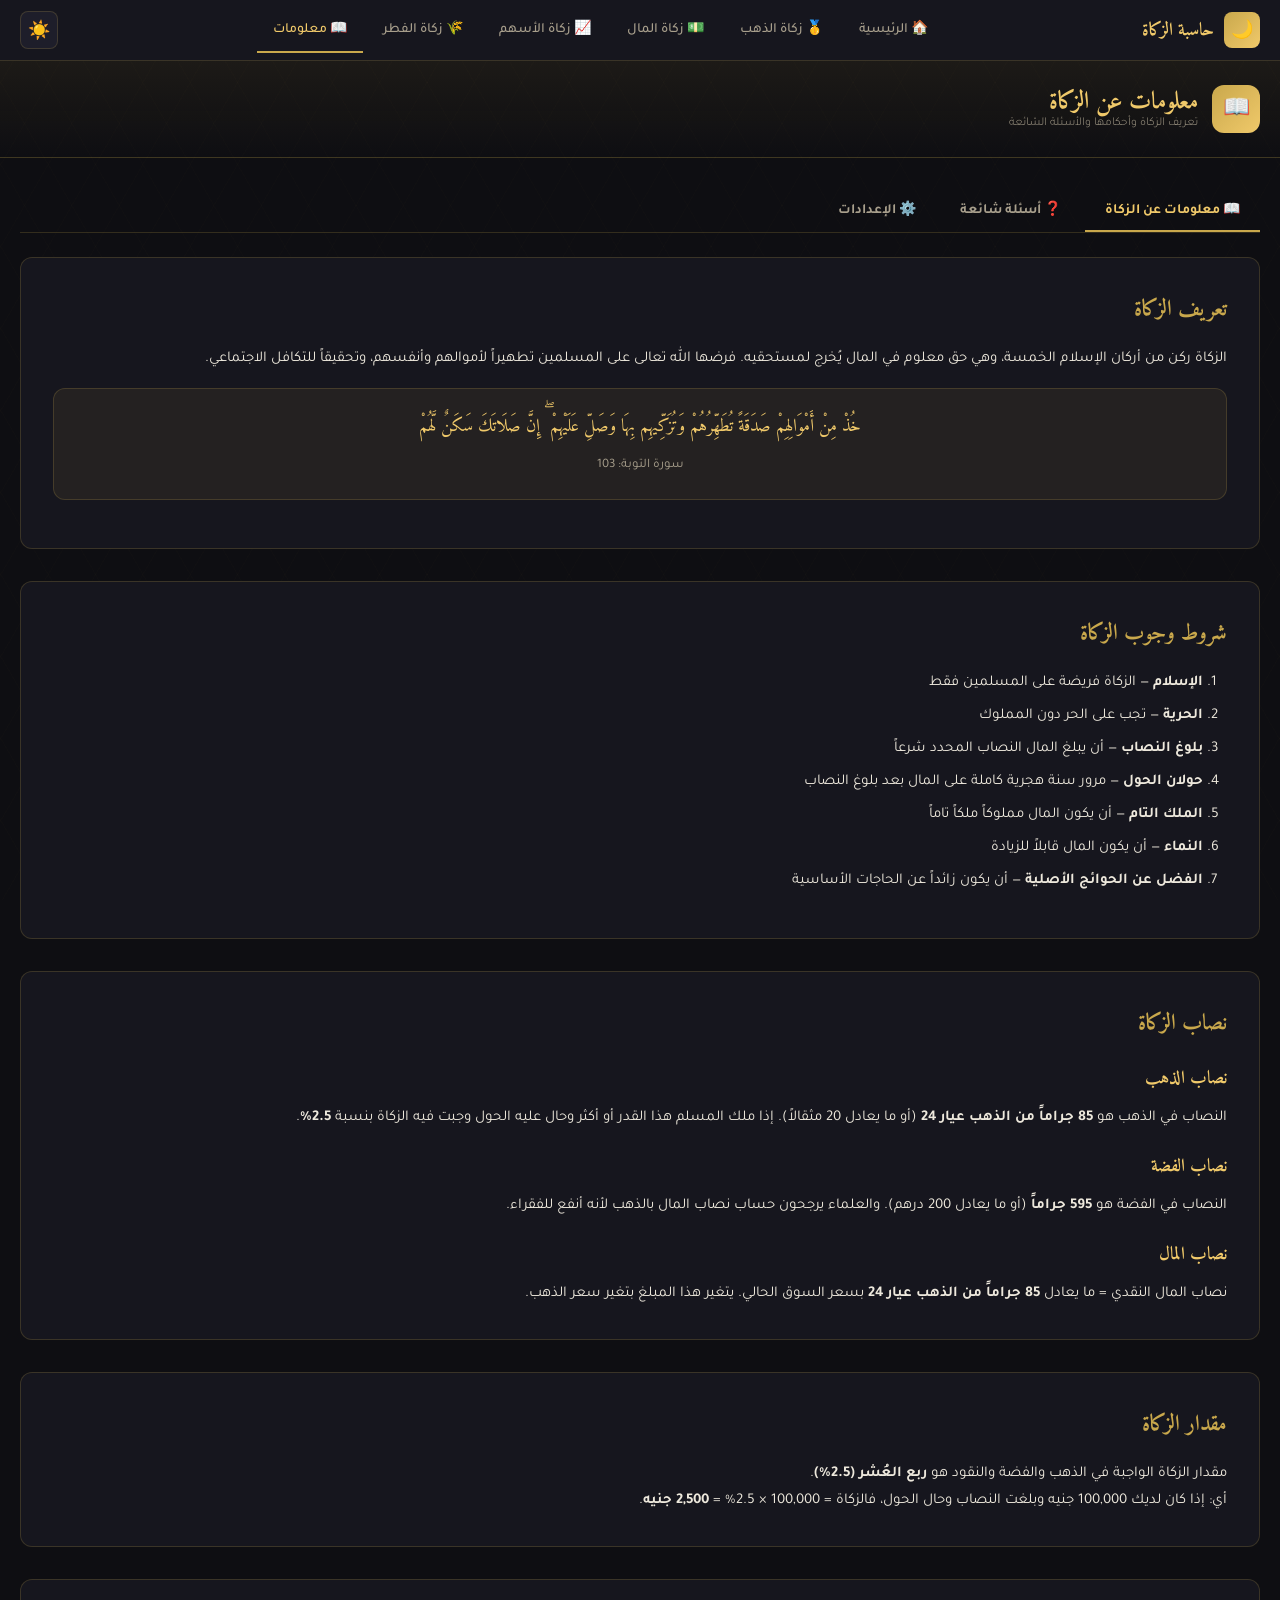
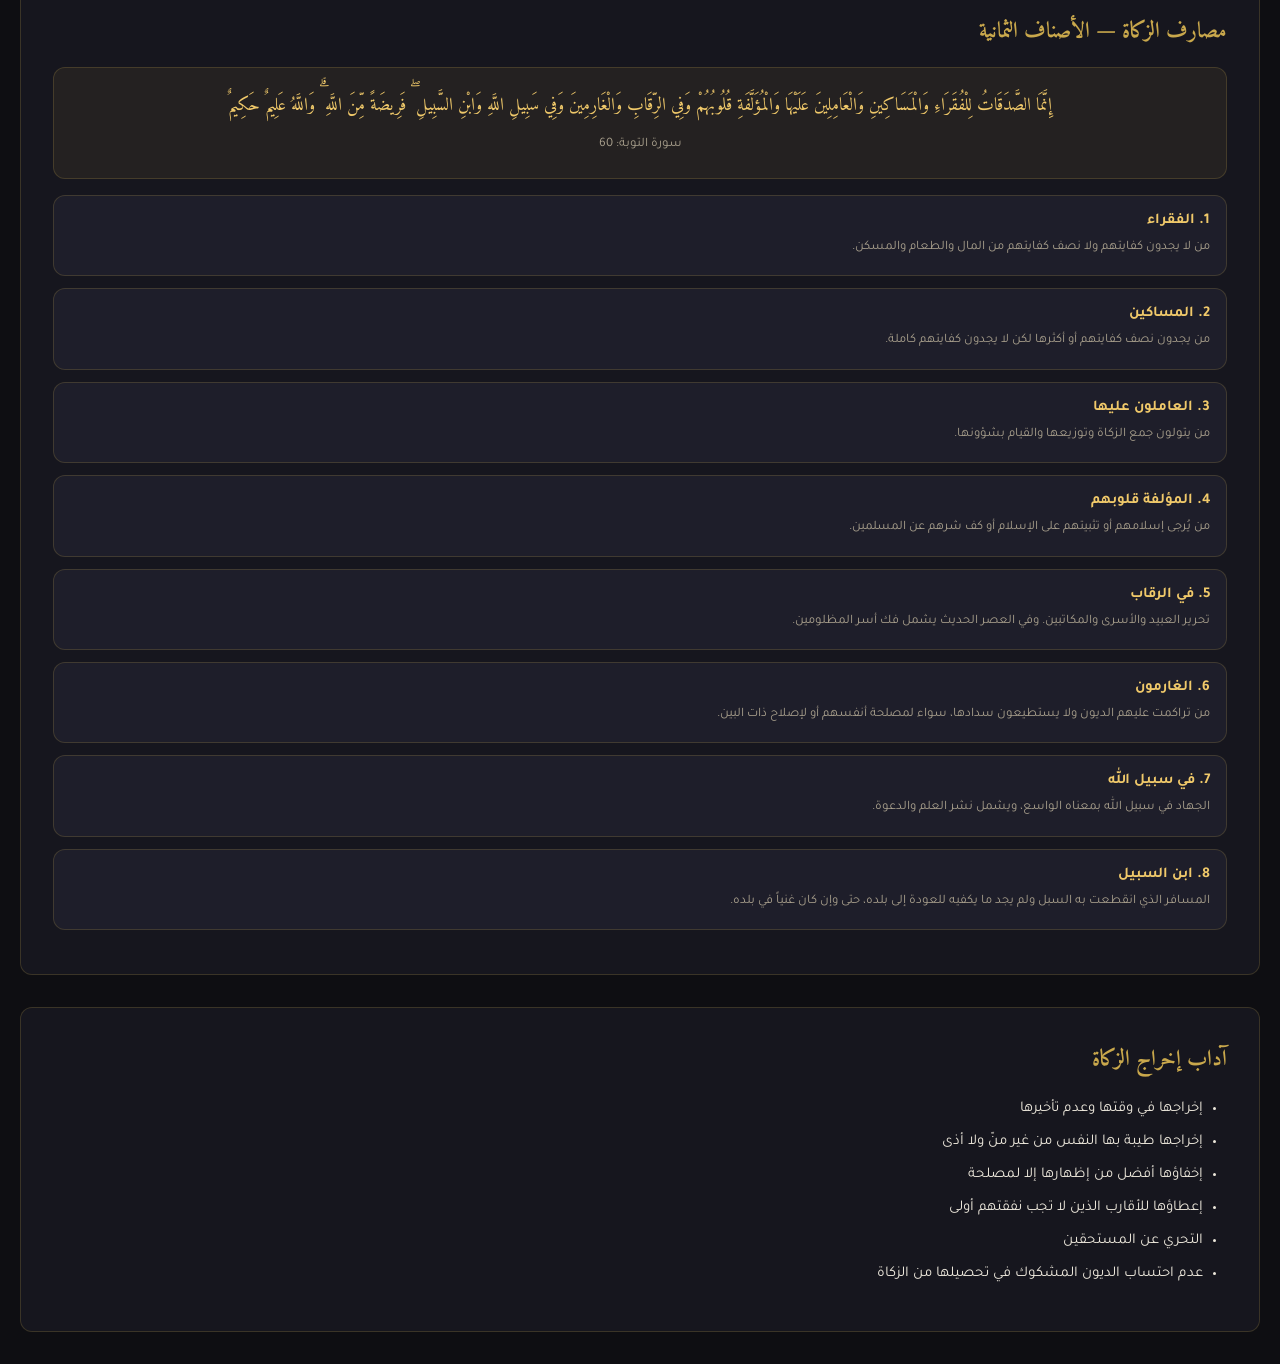
==== commit 955d950d: "Add all 11 features: combined nisab, debts, hawl reset, payments, fitr, stocks, dashboard, backup, n" ====
--- a/info.html
+++ b/info.html
@@ -5,6 +5,8 @@
 <meta name="viewport" content="width=device-width, initial-scale=1.0">
 <title>حاسبة الزكاة - معلومات وأسئلة شائعة</title>
 <link rel="icon" type="image/svg+xml" href="favicon.svg">
+<link rel="manifest" href="manifest.json">
+<meta name="theme-color" content="#0E0E12">
 <link href="https://fonts.googleapis.com/css2?family=Amiri:wght@400;700&family=Tajawal:wght@300;400;500;700&display=swap" rel="stylesheet">
 <link rel="stylesheet" href="css/style.css">
 </head>
@@ -13,15 +15,18 @@
 <!-- Navigation -->
 <nav class="top-nav">
   <div class="nav-inner">
-    <a href="index.html" class="nav-brand">
+    <a href="dashboard.html" class="nav-brand">
       <div class="logo-icon">🌙</div>
       <span>حاسبة الزكاة</span>
     </a>
     <button class="nav-toggle" aria-label="القائمة">☰</button>
     <ul class="nav-links">
+      <li><a href="dashboard.html">🏠 الرئيسية</a></li>
       <li><a href="index.html">🥇 زكاة الذهب</a></li>
       <li><a href="money.html">💵 زكاة المال</a></li>
-      <li><a href="info.html" class="active">📖 معلومات وأسئلة</a></li>
+      <li><a href="stocks.html">📈 زكاة الأسهم</a></li>
+      <li><a href="fitr.html">🌾 زكاة الفطر</a></li>
+      <li><a href="info.html" class="active">📖 معلومات</a></li>
     </ul>
     <button class="theme-toggle" id="themeToggle" onclick="toggleTheme()" title="تبديل الوضع الفاتح/الداكن">☀️</button>
   </div>
@@ -50,6 +55,7 @@
   <div class="tabs">
     <button class="tab-btn active" onclick="switchTab('info')">📖 معلومات عن الزكاة</button>
     <button class="tab-btn" onclick="switchTab('faq')">❓ أسئلة شائعة</button>
+    <button class="tab-btn" onclick="switchTab('settings')">⚙️ الإعدادات</button>
   </div>
 
   <!-- Info Tab -->
@@ -416,11 +422,24 @@
 
   </div>
 
+  <!-- Settings Tab -->
+  <div class="tab-content" id="tab-settings">
+    <div id="profileSection"></div>
+    <div id="backupSection"></div>
+    <div id="notificationSection"></div>
+  </div>
+
 </div>
 
 <script src="js/hijri.js"></script>
 <script src="js/api.js"></script>
+<script src="js/store.js"></script>
 <script src="js/ui.js"></script>
+<script src="js/debts.js"></script>
+<script src="js/payments.js"></script>
+<script src="js/backup.js"></script>
+<script src="js/notifications.js"></script>
+<script src="js/profiles.js"></script>
 <script>
 // ─── Tab Switching ────────────────────────────────────────────
 function switchTab(tab) {
@@ -453,6 +472,14 @@
     item.classList.toggle('hidden', !(matchSearch && matchCat));
   });
 }
+
+// ─── Initialize Settings Sections ─────────────────────────────
+document.addEventListener('DOMContentLoaded', function() {
+  ProfileManager.renderProfileSwitcher('profileSection');
+  BackupManager.renderBackupSection('backupSection');
+  NotificationManager.renderSettingsSection('notificationSection');
+});
 </script>
+<script>if('serviceWorker' in navigator){navigator.serviceWorker.register('sw.js')}</script>
 </body>
 </html>
--- a/css/style.css
+++ b/css/style.css
@@ -19,72 +19,300 @@
 }
 
 /* ─── Light Mode ───────────────────────────────────────────── */
+/* Warm, soft, paper-like — inspired by luxury Islamic calligraphy paper */
 [data-theme="light"] {
-  --gold: #A68A2E;
-  --gold-light: #8B7424;
-  --gold-pale: #F5E6B8;
-  --bg: #F5F0E8;
-  --bg2: #FFFFFF;
-  --bg3: #F0EBE1;
-  --bg4: #E8E2D6;
-  --text: #2C2416;
-  --text2: #6B5D4A;
-  --green: #2E8B57;
-  --red: #C0392B;
-  --blue: #2E6DA4;
-  --border: rgba(166,138,46,0.25);
-  --shadow: 0 2px 8px rgba(0,0,0,0.08);
-  --pattern-opacity: 0.04;
-}
-
+  --gold: #8B6914;
+  --gold-light: #6D520F;
+  --gold-pale: #FBF7EF;
+  --bg: #F2EDE4;
+  --bg2: #FAF8F4;
+  --bg3: #EDE8DF;
+  --bg4: #E4DED3;
+  --text: #33302B;
+  --text2: #8A8279;
+  --green: #3D8B5E;
+  --red: #B5403A;
+  --blue: #4A7FB5;
+  --border: rgba(139,105,20,0.12);
+  --shadow: 0 1px 4px rgba(80,60,20,0.07);
+  --pattern-opacity: 0;
+}
+
+/* Soft warm gradient instead of geometric pattern */
 [data-theme="light"] body::before {
-  background-image:
-    repeating-linear-gradient(60deg, transparent, transparent 40px, rgba(166,138,46,0.04) 40px, rgba(166,138,46,0.04) 41px),
-    repeating-linear-gradient(-60deg, transparent, transparent 40px, rgba(166,138,46,0.04) 40px, rgba(166,138,46,0.04) 41px);
+  background-image: none;
+  background: linear-gradient(170deg, rgba(139,105,20,0.03) 0%, transparent 40%, rgba(139,105,20,0.02) 100%);
+}
+
+/* ── Nav ── */
+[data-theme="light"] .top-nav {
+  background: var(--bg2);
+  border-bottom: 1px solid var(--border);
+  box-shadow: 0 1px 6px rgba(80,60,20,0.05);
+}
+
+[data-theme="light"] .nav-brand span { color: var(--gold); }
+[data-theme="light"] .nav-links a { color: var(--text2); }
+[data-theme="light"] .nav-links a:hover { color: var(--gold); }
+[data-theme="light"] .nav-links a.active { color: var(--gold); border-bottom-color: var(--gold); }
+
+@media (max-width: 768px) {
+  [data-theme="light"] .nav-links { background: var(--bg2); border-bottom: 1px solid var(--border); }
+}
+
+/* ── Header ── */
+[data-theme="light"] header {
+  background: linear-gradient(180deg, rgba(139,105,20,0.05) 0%, transparent 100%);
+  border-bottom-color: var(--border);
+}
+
+[data-theme="light"] .logo-icon {
+  background: linear-gradient(135deg, #A67C1A, #C99A2E);
+}
+
+[data-theme="light"] .logo-text h1 { color: var(--gold); }
+
+/* ── Cards ── */
+[data-theme="light"] .card {
+  background: var(--bg2);
+  border-color: var(--border);
+  box-shadow: var(--shadow);
+}
+
+[data-theme="light"] .card:hover {
+  box-shadow: 0 4px 12px rgba(80,60,20,0.1);
+  border-color: rgba(139,105,20,0.25);
 }
 
 [data-theme="light"] .card::before {
-  background: linear-gradient(90deg, var(--gold), #D4A017);
-}
+  background: linear-gradient(90deg, #A67C1A, #C99A2E);
+  opacity: 0.7;
+}
+
+[data-theme="light"] .card-value { color: var(--gold); }
 
 [data-theme="light"] .nisab-fill {
-  background: linear-gradient(90deg, var(--gold), #D4A017);
-}
-
+  background: linear-gradient(90deg, #A67C1A, #C99A2E);
+}
+
+[data-theme="light"] .nisab-bar { background: var(--bg4); }
+
+/* ── Buttons ── */
 [data-theme="light"] .btn-gold {
-  background: linear-gradient(135deg, #C9A84C, #D4B454);
+  background: linear-gradient(135deg, #A67C1A, #C99A2E);
   color: #fff;
-}
-
+  box-shadow: 0 2px 6px rgba(139,105,20,0.2);
+}
+
+[data-theme="light"] .btn-gold:hover {
+  box-shadow: 0 4px 10px rgba(139,105,20,0.25);
+  opacity: 0.92;
+}
+
+[data-theme="light"] .btn-outline {
+  border-color: var(--border);
+  color: var(--text2);
+  background: var(--bg2);
+}
+
+[data-theme="light"] .btn-outline:hover {
+  border-color: rgba(139,105,20,0.35);
+  color: var(--gold);
+  background: rgba(139,105,20,0.04);
+}
+
+[data-theme="light"] .btn-danger {
+  border-color: rgba(181,64,58,0.2);
+  color: var(--red);
+}
+
+[data-theme="light"] .btn-edit {
+  border-color: var(--border);
+  color: var(--gold);
+}
+
+[data-theme="light"] .btn-fetch {
+  background: rgba(139,105,20,0.06);
+  border-color: var(--border);
+  color: var(--gold);
+}
+
+[data-theme="light"] .btn-fetch:hover { background: rgba(139,105,20,0.12); }
+
+/* ── Forms ── */
+[data-theme="light"] .form-section,
+[data-theme="light"] .table-section,
+[data-theme="light"] .annual-summary,
+[data-theme="light"] .chart-container,
+[data-theme="light"] .info-section {
+  background: var(--bg2);
+  border-color: var(--border);
+  box-shadow: var(--shadow);
+}
+
+[data-theme="light"] .form-group input,
+[data-theme="light"] .form-group select,
+[data-theme="light"] .filter-bar input,
+[data-theme="light"] .filter-bar select,
+[data-theme="light"] .faq-search input,
+[data-theme="light"] .faq-search select {
+  background: var(--bg);
+  border-color: var(--border);
+  color: var(--text);
+}
+
+[data-theme="light"] .form-group input:focus,
+[data-theme="light"] .form-group select:focus {
+  border-color: rgba(139,105,20,0.4);
+  box-shadow: 0 0 0 3px rgba(139,105,20,0.08);
+}
+
+[data-theme="light"] .form-group select option { background: var(--bg2); }
+[data-theme="light"] .filter-bar select option { background: var(--bg2); }
+
+[data-theme="light"] .price-setting {
+  background: var(--bg2);
+  border-color: var(--border);
+  box-shadow: var(--shadow);
+}
+
+[data-theme="light"] .price-setting input {
+  background: var(--bg);
+  color: var(--gold);
+}
+
+/* ── Tables ── */
 [data-theme="light"] thead th {
   background: var(--bg3);
   color: var(--text2);
-}
+  border-bottom-color: var(--border);
+}
+
+[data-theme="light"] thead th:hover { color: var(--gold); }
+
+[data-theme="light"] tbody tr {
+  border-bottom-color: rgba(139,105,20,0.06);
+}
+
+[data-theme="light"] tbody tr:hover { background: rgba(139,105,20,0.03); }
+
+[data-theme="light"] tbody tr.nisab-row { background: rgba(139,105,20,0.06); }
+[data-theme="light"] tbody tr.nisab-row td { border-top-color: rgba(139,105,20,0.2); }
 
 [data-theme="light"] .totals-row td {
   background: var(--bg3);
   color: var(--gold);
-}
-
-[data-theme="light"] .badge-21 { background: rgba(166,138,46,0.12); color: var(--gold); }
-[data-theme="light"] .badge-24 { background: rgba(46,139,87,0.12); color: var(--green); }
-[data-theme="light"] .badge-18 { background: rgba(46,109,164,0.12); color: var(--blue); }
+  border-top-color: var(--border);
+}
+
+[data-theme="light"] .scenario-header { background: rgba(139,105,20,0.05) !important; }
+
+[data-theme="light"] .val-gold { color: #8B6914; }
+[data-theme="light"] .val-green { color: #3D8B5E; }
+
+[data-theme="light"] .badge-21 { background: rgba(139,105,20,0.1); color: #8B6914; }
+[data-theme="light"] .badge-24 { background: rgba(61,139,94,0.1); color: #3D8B5E; }
+[data-theme="light"] .badge-18 { background: rgba(74,127,181,0.1); color: #4A7FB5; }
+[data-theme="light"] .nisab-badge { background: rgba(139,105,20,0.1); color: #8B6914; }
+
+[data-theme="light"] .hijri-date { color: var(--text2); }
+
+/* ── Info & FAQ ── */
+[data-theme="light"] .section-title { color: var(--gold); }
+[data-theme="light"] .section-title::after { background: var(--border); }
 
 [data-theme="light"] .verse-box {
-  background: rgba(166,138,46,0.08);
-  border-color: rgba(166,138,46,0.3);
-  color: var(--gold);
-}
-
-[data-theme="light"] .faq-item { background: var(--bg2); }
-[data-theme="light"] .category-card { background: var(--bg3); }
-
-[data-theme="light"] input[type="date"]::-webkit-calendar-picker-indicator {
-  filter: none;
-}
+  background: linear-gradient(135deg, #FBF6EC, #F7F0E0);
+  border-color: rgba(139,105,20,0.15);
+  color: #6D520F;
+}
+
+[data-theme="light"] .verse-ref { color: var(--text2); }
+
+[data-theme="light"] .category-card {
+  background: var(--bg);
+  border-color: var(--border);
+}
+
+[data-theme="light"] .category-card h4 { color: var(--gold); }
+
+[data-theme="light"] .faq-item {
+  background: var(--bg2);
+  border-color: var(--border);
+}
+
+[data-theme="light"] .faq-item:hover { border-color: rgba(139,105,20,0.25); }
+[data-theme="light"] .faq-question { color: var(--text); }
+[data-theme="light"] .faq-question:hover { color: var(--gold); }
+[data-theme="light"] .faq-answer-inner { color: var(--text2); }
+[data-theme="light"] .faq-tag { background: rgba(139,105,20,0.08); color: var(--gold); }
+
+[data-theme="light"] .tab-btn { color: var(--text2); }
+[data-theme="light"] .tab-btn:hover { color: var(--gold); }
+[data-theme="light"] .tab-btn.active { color: var(--gold); border-bottom-color: var(--gold); }
+[data-theme="light"] .tabs { border-bottom-color: var(--border); }
+
+/* ── Modal ── */
+[data-theme="light"] .modal-overlay { background: rgba(51,48,43,0.35); backdrop-filter: blur(4px); }
+
+[data-theme="light"] .modal {
+  background: var(--bg2);
+  border-color: var(--border);
+  box-shadow: 0 20px 50px rgba(80,60,20,0.12);
+}
+
+/* ── Alerts ── */
+[data-theme="light"] .alert-banner.alert-danger {
+  background: #FDF2F2;
+  color: var(--red);
+  border-bottom-color: rgba(181,64,58,0.15);
+}
+
+[data-theme="light"] .alert-banner.alert-warning {
+  background: #FBF6EC;
+  color: #8B6914;
+  border-bottom-color: rgba(139,105,20,0.15);
+}
+
+/* ── Toast ── */
+[data-theme="light"] .toast {
+  background: var(--bg2);
+  border-color: var(--border);
+  color: var(--text);
+  box-shadow: 0 4px 16px rgba(80,60,20,0.1);
+}
+
+[data-theme="light"] .toast.success { border-color: var(--green); color: var(--green); }
+[data-theme="light"] .toast.error { border-color: var(--red); color: var(--red); }
+
+/* ── Misc ── */
+[data-theme="light"] .theme-toggle {
+  background: var(--bg);
+  border-color: var(--border);
+  color: var(--text);
+}
+
+[data-theme="light"] .theme-toggle:hover {
+  background: var(--bg4);
+  border-color: rgba(139,105,20,0.3);
+}
+
+[data-theme="light"] input[type="date"]::-webkit-calendar-picker-indicator { filter: none; }
 
 [data-theme="light"] ::-webkit-scrollbar-track { background: var(--bg); }
-[data-theme="light"] ::-webkit-scrollbar-thumb { background: rgba(166,138,46,0.3); }
+[data-theme="light"] ::-webkit-scrollbar-thumb { background: rgba(139,105,20,0.15); border-radius: 3px; }
+[data-theme="light"] ::-webkit-scrollbar-thumb:hover { background: rgba(139,105,20,0.25); }
+
+[data-theme="light"] [data-tip]:hover::after {
+  background: var(--bg2);
+  color: var(--text);
+  border-color: var(--border);
+  box-shadow: 0 4px 12px rgba(80,60,20,0.1);
+}
+
+[data-theme="light"] .empty-state { color: var(--text2); }
+[data-theme="light"] .card-sub { color: var(--text2); }
+[data-theme="light"] .card-label { color: var(--text2); }
 
 /* ─── Theme Toggle Button ──────────────────────────────────── */
 .theme-toggle {
@@ -1050,3 +1278,371 @@
 
 .toast.success { border-color: var(--green); color: var(--green); }
 .toast.error { border-color: var(--red); color: var(--red); }
+
+/* ─── Dashboard ────────────────────────────────────────────── */
+.dashboard-grid {
+  display: grid;
+  grid-template-columns: repeat(auto-fit, minmax(280px, 1fr));
+  gap: 20px;
+  margin-bottom: 32px;
+}
+
+.dash-section {
+  background: var(--bg2);
+  border: 1px solid var(--border);
+  border-radius: var(--radius);
+  padding: 24px;
+}
+
+.dash-section h3 {
+  font-family: 'Amiri', serif;
+  font-size: 17px;
+  color: var(--gold);
+  margin-bottom: 16px;
+  display: flex;
+  align-items: center;
+  gap: 8px;
+}
+
+.quick-actions {
+  display: grid;
+  grid-template-columns: repeat(auto-fit, minmax(140px, 1fr));
+  gap: 10px;
+  margin-bottom: 32px;
+}
+
+.quick-action {
+  display: flex;
+  flex-direction: column;
+  align-items: center;
+  gap: 8px;
+  padding: 20px 12px;
+  background: var(--bg2);
+  border: 1px solid var(--border);
+  border-radius: var(--radius);
+  text-decoration: none;
+  color: var(--text);
+  font-size: 13px;
+  font-weight: 600;
+  transition: all .2s;
+}
+
+.quick-action:hover {
+  border-color: var(--gold);
+  transform: translateY(-2px);
+  color: var(--gold-light);
+}
+
+.quick-action .qa-icon { font-size: 28px; }
+
+.due-date-item {
+  display: flex;
+  justify-content: space-between;
+  align-items: center;
+  padding: 10px 0;
+  border-bottom: 1px solid rgba(255,255,255,0.04);
+  font-size: 13px;
+}
+
+.due-date-item:last-child { border-bottom: none; }
+
+.due-date-item .due-label { color: var(--text2); }
+.due-date-item .due-value { color: var(--gold-light); font-weight: 600; }
+.due-date-item .due-value.overdue { color: var(--red); }
+.due-date-item .due-value.soon { color: var(--gold); }
+
+.payment-item {
+  display: flex;
+  justify-content: space-between;
+  padding: 8px 0;
+  border-bottom: 1px solid rgba(255,255,255,0.04);
+  font-size: 13px;
+}
+
+.payment-item:last-child { border-bottom: none; }
+
+/* ─── Hawl Reset Row ───────────────────────────────────────── */
+.hawl-reset-row { background: rgba(207,102,121,0.04); }
+.hawl-reset-row td { border-top: 1px dashed rgba(207,102,121,0.3); }
+
+/* ─── Debts Section ────────────────────────────────────────── */
+.debts-summary {
+  display: flex;
+  gap: 16px;
+  flex-wrap: wrap;
+  margin-bottom: 16px;
+}
+
+.debt-stat {
+  background: var(--bg3);
+  border-radius: 8px;
+  padding: 12px 16px;
+  font-size: 13px;
+}
+
+.debt-stat .label { color: var(--text2); font-size: 11px; display: block; margin-bottom: 4px; }
+.debt-stat .value { color: var(--gold-light); font-weight: 700; font-size: 16px; }
+
+/* ─── Profile Switcher ─────────────────────────────────────── */
+.profile-switcher {
+  position: relative;
+  display: inline-flex;
+  align-items: center;
+}
+
+.profile-btn {
+  background: var(--bg3);
+  border: 1px solid var(--border);
+  border-radius: 8px;
+  color: var(--text);
+  font-family: 'Tajawal', sans-serif;
+  font-size: 13px;
+  padding: 6px 12px;
+  cursor: pointer;
+  display: flex;
+  align-items: center;
+  gap: 6px;
+  transition: all .2s;
+}
+
+.profile-btn:hover { border-color: var(--gold); }
+
+.profile-dropdown {
+  display: none;
+  position: absolute;
+  top: calc(100% + 4px);
+  left: 0;
+  right: auto;
+  background: var(--bg2);
+  border: 1px solid var(--border);
+  border-radius: var(--radius);
+  min-width: 200px;
+  z-index: 200;
+  box-shadow: 0 8px 24px rgba(0,0,0,0.3);
+  overflow: hidden;
+}
+
+.profile-dropdown.show { display: block; }
+
+.profile-dropdown-item {
+  display: flex;
+  justify-content: space-between;
+  align-items: center;
+  padding: 10px 14px;
+  font-size: 13px;
+  cursor: pointer;
+  color: var(--text);
+  border-bottom: 1px solid rgba(255,255,255,0.04);
+  transition: background .15s;
+}
+
+.profile-dropdown-item:hover { background: rgba(201,168,76,0.06); }
+.profile-dropdown-item.active { color: var(--gold-light); font-weight: 600; }
+.profile-dropdown-item:last-child { border-bottom: none; }
+
+.profile-dropdown-item .delete-profile {
+  color: var(--red);
+  font-size: 12px;
+  background: none;
+  border: none;
+  cursor: pointer;
+  padding: 2px 6px;
+  border-radius: 4px;
+  opacity: 0.6;
+  transition: opacity .2s;
+}
+
+.profile-dropdown-item .delete-profile:hover { opacity: 1; }
+
+.profile-dropdown-footer {
+  padding: 8px 14px;
+  border-top: 1px solid var(--border);
+}
+
+.profile-dropdown-footer button {
+  width: 100%;
+  background: rgba(201,168,76,0.1);
+  border: 1px solid var(--border);
+  border-radius: 6px;
+  color: var(--gold);
+  font-family: 'Tajawal', sans-serif;
+  font-size: 13px;
+  padding: 8px;
+  cursor: pointer;
+  transition: all .2s;
+}
+
+.profile-dropdown-footer button:hover { background: rgba(201,168,76,0.2); }
+
+/* ─── Settings Page ────────────────────────────────────────── */
+.settings-section {
+  background: var(--bg2);
+  border: 1px solid var(--border);
+  border-radius: var(--radius);
+  padding: 24px;
+  margin-bottom: 24px;
+}
+
+.settings-section h3 {
+  font-family: 'Amiri', serif;
+  font-size: 18px;
+  color: var(--gold);
+  margin-bottom: 16px;
+}
+
+.settings-row {
+  display: flex;
+  justify-content: space-between;
+  align-items: center;
+  padding: 12px 0;
+  border-bottom: 1px solid rgba(255,255,255,0.04);
+}
+
+.settings-row:last-child { border-bottom: none; }
+
+.settings-row .label { color: var(--text); font-size: 14px; }
+.settings-row .desc { color: var(--text2); font-size: 12px; margin-top: 2px; }
+
+.toggle-switch {
+  position: relative;
+  width: 44px;
+  height: 24px;
+  background: var(--bg4);
+  border-radius: 12px;
+  cursor: pointer;
+  transition: background .2s;
+}
+
+.toggle-switch.active { background: var(--gold); }
+
+.toggle-switch::after {
+  content: '';
+  position: absolute;
+  top: 2px;
+  right: 2px;
+  width: 20px;
+  height: 20px;
+  background: #fff;
+  border-radius: 50%;
+  transition: transform .2s;
+}
+
+.toggle-switch.active::after { transform: translateX(-20px); }
+
+/* ─── Fitr Page ────────────────────────────────────────────── */
+.fitr-calculator {
+  background: var(--bg2);
+  border: 1px solid var(--border);
+  border-radius: var(--radius);
+  padding: 24px;
+  margin-bottom: 32px;
+}
+
+.fitr-result {
+  background: linear-gradient(135deg, rgba(201,168,76,0.1), rgba(201,168,76,0.05));
+  border: 1px solid var(--border);
+  border-radius: var(--radius);
+  padding: 24px;
+  text-align: center;
+  margin: 20px 0;
+}
+
+.fitr-result .total {
+  font-size: 32px;
+  font-weight: 700;
+  color: var(--gold-light);
+  font-family: 'Amiri', serif;
+}
+
+.fitr-result .breakdown {
+  font-size: 13px;
+  color: var(--text2);
+  margin-top: 8px;
+}
+
+.grain-presets {
+  display: flex;
+  gap: 8px;
+  flex-wrap: wrap;
+  margin-bottom: 16px;
+}
+
+.grain-preset {
+  padding: 8px 16px;
+  background: var(--bg3);
+  border: 1px solid var(--border);
+  border-radius: 8px;
+  font-size: 13px;
+  cursor: pointer;
+  color: var(--text);
+  font-family: 'Tajawal', sans-serif;
+  transition: all .2s;
+}
+
+.grain-preset:hover { border-color: var(--gold); color: var(--gold); }
+.grain-preset.active { background: rgba(201,168,76,0.15); border-color: var(--gold); color: var(--gold-light); }
+
+.member-list {
+  list-style: none;
+  margin: 12px 0;
+}
+
+.member-item {
+  display: flex;
+  justify-content: space-between;
+  align-items: center;
+  padding: 8px 12px;
+  background: var(--bg3);
+  border-radius: 8px;
+  margin-bottom: 6px;
+  font-size: 14px;
+}
+
+.member-item .member-name { color: var(--text); }
+.member-item .remove-member {
+  background: none;
+  border: none;
+  color: var(--red);
+  cursor: pointer;
+  font-size: 16px;
+  opacity: 0.6;
+}
+
+.member-item .remove-member:hover { opacity: 1; }
+
+.paid-badge {
+  display: inline-block;
+  padding: 4px 12px;
+  border-radius: 99px;
+  font-size: 12px;
+  font-weight: 600;
+}
+
+.paid-badge.paid { background: rgba(76,175,122,0.15); color: var(--green); }
+.paid-badge.unpaid { background: rgba(207,102,121,0.15); color: var(--red); }
+
+/* ─── Stocks Page ──────────────────────────────────────────── */
+.stock-type-badge {
+  display: inline-block;
+  padding: 3px 10px;
+  border-radius: 99px;
+  font-size: 11px;
+  font-weight: 600;
+}
+
+.stock-type-badge.trading { background: rgba(201,168,76,0.15); color: var(--gold); }
+.stock-type-badge.longterm { background: rgba(91,155,213,0.15); color: var(--blue); }
+
+/* ─── Responsive additions ─────────────────────────────────── */
+@media (max-width: 768px) {
+  .dashboard-grid { grid-template-columns: 1fr; }
+  .quick-actions { grid-template-columns: 1fr 1fr; }
+  .profile-dropdown { min-width: 180px; }
+  .debts-summary { flex-direction: column; }
+  .nav-links { gap: 0; }
+}
+
+@media (max-width: 480px) {
+  .quick-actions { grid-template-columns: 1fr; }
+  .grain-presets { flex-direction: column; }
+}
